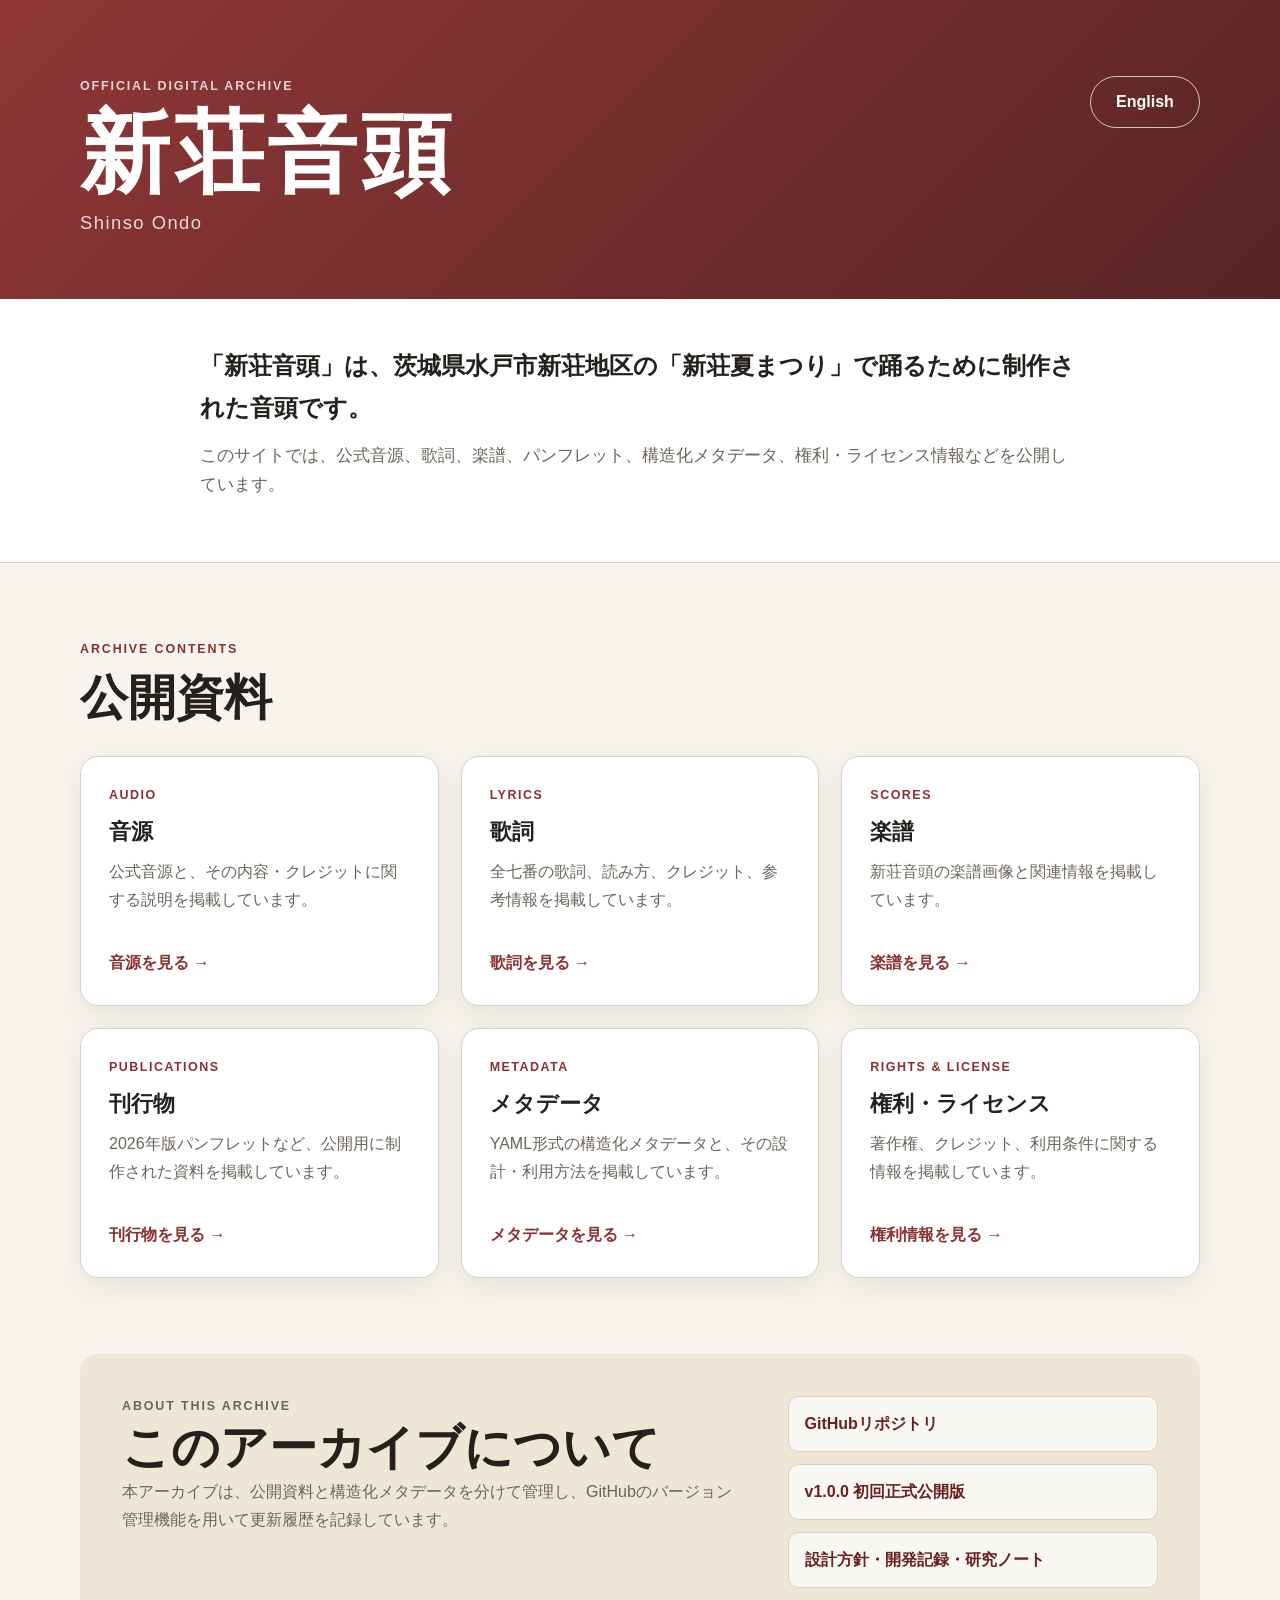
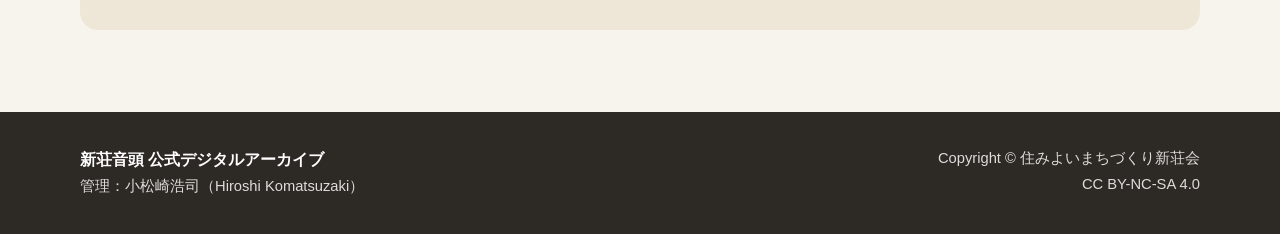
==== index.html @ cccd1b03 "Webページを作成" ====
<!doctype html>
<html lang="ja">
<head>
  <meta charset="utf-8">
  <meta name="viewport" content="width=device-width, initial-scale=1">
  <title>新荘音頭 公式デジタルアーカイブ</title>
  <meta name="description" content="茨城県水戸市新荘地区の新荘音頭に関する音源、歌詞、楽譜、パンフレット、メタデータを公開する公式デジタルアーカイブです。">
  <link rel="stylesheet" href="style.css">
  <link rel="alternate" hreflang="ja" href="index.html">
  <link rel="alternate" hreflang="en" href="index-en.html">
</head>
<body>
  <a class="skip-link" href="#main">本文へ移動</a>
  <header class="site-header">
    <div class="container header-inner">
      <div>
        <p class="eyebrow">Official Digital Archive</p>
        <h1>新荘音頭</h1>
        <p class="subtitle">Shinso Ondo</p>
      </div>
      <a class="language-button" href="index-en.html" lang="en" hreflang="en">English</a>
    </div>
  </header>

  <main id="main">
    <section class="intro">
      <div class="container intro-inner">
        <p class="lead">「新荘音頭」は、茨城県水戸市新荘地区の「新荘夏まつり」で踊るために制作された音頭です。</p>
        <p>このサイトでは、公式音源、歌詞、楽譜、パンフレット、構造化メタデータ、権利・ライセンス情報などを公開しています。</p>
      </div>
    </section>

    <section class="resources" aria-labelledby="resources-title">
      <div class="container">
        <div class="section-heading">
          <p class="eyebrow">Archive Contents</p>
          <h2 id="resources-title">公開資料</h2>
        </div>

        <div class="card-grid">
          <a class="card" href="https://github.com/kojikomatsuzaki/shinso-ondo/tree/main/audio">
            <span class="card-kicker">Audio</span><h3>音源</h3>
            <p>公式音源と、その内容・クレジットに関する説明を掲載しています。</p>
            <span class="card-link">音源を見る →</span>
          </a>
          <a class="card" href="https://github.com/kojikomatsuzaki/shinso-ondo/tree/main/lyrics">
            <span class="card-kicker">Lyrics</span><h3>歌詞</h3>
            <p>全七番の歌詞、読み方、クレジット、参考情報を掲載しています。</p>
            <span class="card-link">歌詞を見る →</span>
          </a>
          <a class="card" href="https://github.com/kojikomatsuzaki/shinso-ondo/tree/main/scores">
            <span class="card-kicker">Scores</span><h3>楽譜</h3>
            <p>新荘音頭の楽譜画像と関連情報を掲載しています。</p>
            <span class="card-link">楽譜を見る →</span>
          </a>
          <a class="card" href="https://github.com/kojikomatsuzaki/shinso-ondo/tree/main/publications">
            <span class="card-kicker">Publications</span><h3>刊行物</h3>
            <p>2026年版パンフレットなど、公開用に制作された資料を掲載しています。</p>
            <span class="card-link">刊行物を見る →</span>
          </a>
          <a class="card" href="https://github.com/kojikomatsuzaki/shinso-ondo/tree/main/metadata">
            <span class="card-kicker">Metadata</span><h3>メタデータ</h3>
            <p>YAML形式の構造化メタデータと、その設計・利用方法を掲載しています。</p>
            <span class="card-link">メタデータを見る →</span>
          </a>
          <a class="card" href="https://github.com/kojikomatsuzaki/shinso-ondo/blob/main/LICENSE">
            <span class="card-kicker">Rights &amp; License</span><h3>権利・ライセンス</h3>
            <p>著作権、クレジット、利用条件に関する情報を掲載しています。</p>
            <span class="card-link">権利情報を見る →</span>
          </a>
        </div>
      </div>
    </section>

    <section class="archive-info" aria-labelledby="archive-title">
      <div class="container archive-panel">
        <div>
          <p class="eyebrow">About This Archive</p>
          <h2 id="archive-title">このアーカイブについて</h2>
          <p>本アーカイブは、公開資料と構造化メタデータを分けて管理し、GitHubのバージョン管理機能を用いて更新履歴を記録しています。</p>
        </div>
        <div class="link-list">
          <a href="https://github.com/kojikomatsuzaki/shinso-ondo">GitHubリポジトリ</a>
          <a href="https://github.com/kojikomatsuzaki/shinso-ondo/releases/tag/v1.0.0">v1.0.0 初回正式公開版</a>
          <a href="https://github.com/kojikomatsuzaki/shinso-ondo/tree/main/development">設計方針・開発記録・研究ノート</a>
        </div>
      </div>
    </section>
  </main>

  <footer class="site-footer">
    <div class="container footer-inner">
      <div><strong>新荘音頭 公式デジタルアーカイブ</strong><p>管理：小松崎浩司（Hiroshi Komatsuzaki）</p></div>
      <div class="footer-meta"><p>Copyright © 住みよいまちづくり新荘会</p><p>CC BY-NC-SA 4.0</p></div>
    </div>
  </footer>
</body>
</html>
---- style.css ----
:root {
  --background: #f7f4ed;
  --surface: #ffffff;
  --surface-soft: #eee7d7;
  --text: #24211d;
  --muted: #6b645a;
  --accent: #8b2f2f;
  --accent-dark: #692020;
  --border: #d9d0c1;
  --shadow: 0 10px 28px rgba(55, 43, 30, 0.08);
  --radius: 18px;
  --content-width: 1120px;
}

*, *::before, *::after { box-sizing: border-box; }
html { scroll-behavior: smooth; }
body {
  margin: 0;
  background: var(--background);
  color: var(--text);
  font-family: -apple-system, BlinkMacSystemFont, "Segoe UI", "Hiragino Sans", "Yu Gothic", "YuGothic", "Noto Sans JP", sans-serif;
  line-height: 1.75;
}
a { color: inherit; }
.container { width: min(calc(100% - 40px), var(--content-width)); margin-inline: auto; }
.skip-link { position: fixed; top: 12px; left: 12px; z-index: 100; padding: 10px 14px; border-radius: 8px; background: var(--text); color: #fff; transform: translateY(-160%); }
.skip-link:focus { transform: translateY(0); }
.site-header { padding: 76px 0 60px; background: linear-gradient(135deg, rgba(139,47,47,.96), rgba(81,28,28,.96)), radial-gradient(circle at top right, rgba(255,255,255,.16), transparent 36%); color: #fff; }
.header-inner { display: flex; align-items: flex-start; justify-content: space-between; gap: 32px; }
.eyebrow { margin: 0 0 8px; color: var(--accent); font-size: .78rem; font-weight: 700; letter-spacing: .15em; text-transform: uppercase; }
.site-header .eyebrow { color: rgba(255,255,255,.78); }
h1, h2, h3, p { margin-top: 0; }
h1 { margin-bottom: 4px; font-family: "Hiragino Mincho ProN", "Yu Mincho", "YuMincho", "Noto Serif JP", serif; font-size: clamp(3rem, 8vw, 5.6rem); font-weight: 600; letter-spacing: .04em; line-height: 1.08; }
.subtitle { margin-bottom: 0; color: rgba(255,255,255,.82); font-size: 1.15rem; letter-spacing: .08em; }
.language-button { display: inline-flex; min-width: 110px; align-items: center; justify-content: center; padding: 11px 18px; border: 1px solid rgba(255,255,255,.72); border-radius: 999px; color: #fff; font-weight: 700; text-decoration: none; transition: background-color .2s ease, color .2s ease, transform .2s ease; }
.language-button:hover, .language-button:focus-visible { background: #fff; color: var(--accent-dark); transform: translateY(-2px); }
.intro { background: var(--surface); border-bottom: 1px solid var(--border); }
.intro-inner { max-width: 880px; padding-top: 46px; padding-bottom: 46px; }
.intro p { color: var(--muted); font-size: 1.04rem; }
.intro .lead { margin-bottom: 12px; color: var(--text); font-size: clamp(1.18rem, 2.4vw, 1.5rem); font-weight: 600; }
.resources { padding: 76px 0; }
.section-heading { margin-bottom: 28px; }
h2 { margin-bottom: 0; font-family: "Hiragino Mincho ProN", "Yu Mincho", "YuMincho", "Noto Serif JP", serif; font-size: clamp(2rem, 4vw, 3rem); font-weight: 600; line-height: 1.25; }
.card-grid { display: grid; grid-template-columns: repeat(3, minmax(0, 1fr)); gap: 22px; }
.card { display: flex; min-height: 250px; flex-direction: column; padding: 28px; border: 1px solid var(--border); border-radius: var(--radius); background: var(--surface); box-shadow: var(--shadow); text-decoration: none; transition: border-color .2s ease, box-shadow .2s ease, transform .2s ease; }
.card:hover, .card:focus-visible { border-color: var(--accent); box-shadow: 0 16px 34px rgba(55,43,30,.13); transform: translateY(-5px); }
.card-kicker { margin-bottom: 10px; color: var(--accent); font-size: .78rem; font-weight: 800; letter-spacing: .12em; text-transform: uppercase; }
.card h3 { margin-bottom: 12px; font-size: 1.35rem; line-height: 1.35; }
.card p { margin-bottom: 24px; color: var(--muted); }
.card-link { margin-top: auto; color: var(--accent); font-weight: 700; }
.archive-info { padding: 0 0 82px; }
.archive-panel { display: grid; grid-template-columns: 1.25fr .75fr; gap: 48px; padding: 42px; border-radius: var(--radius); background: var(--surface-soft); }
.archive-panel p { margin-bottom: 0; color: var(--muted); }
.link-list { display: flex; flex-direction: column; gap: 12px; justify-content: center; }
.link-list a { display: block; padding: 13px 16px; border: 1px solid rgba(139,47,47,.22); border-radius: 10px; background: rgba(255,255,255,.65); color: var(--accent-dark); font-weight: 700; text-decoration: none; }
.link-list a:hover, .link-list a:focus-visible { border-color: var(--accent); background: #fff; }
.site-footer { padding: 34px 0; background: #2d2924; color: rgba(255,255,255,.84); }
.footer-inner { display: flex; justify-content: space-between; gap: 30px; }
.site-footer strong { color: #fff; }
.site-footer p { margin-bottom: 0; font-size: .92rem; }
.footer-meta { text-align: right; }
a:focus-visible { outline: 3px solid #f3bd63; outline-offset: 4px; }
@media (max-width: 900px) { .card-grid { grid-template-columns: repeat(2, minmax(0, 1fr)); } .archive-panel { grid-template-columns: 1fr; gap: 28px; } }
@media (max-width: 620px) { .container { width: min(calc(100% - 28px), var(--content-width)); } .site-header { padding: 48px 0 42px; } .header-inner { flex-direction: column; gap: 24px; } .language-button { min-width: 0; } .resources { padding: 56px 0; } .card-grid { grid-template-columns: 1fr; } .card { min-height: 0; } .archive-panel { padding: 28px; } .footer-inner { flex-direction: column; } .footer-meta { text-align: left; } }
@media (prefers-reduced-motion: reduce) { html { scroll-behavior: auto; } *, *::before, *::after { transition: none !important; } }
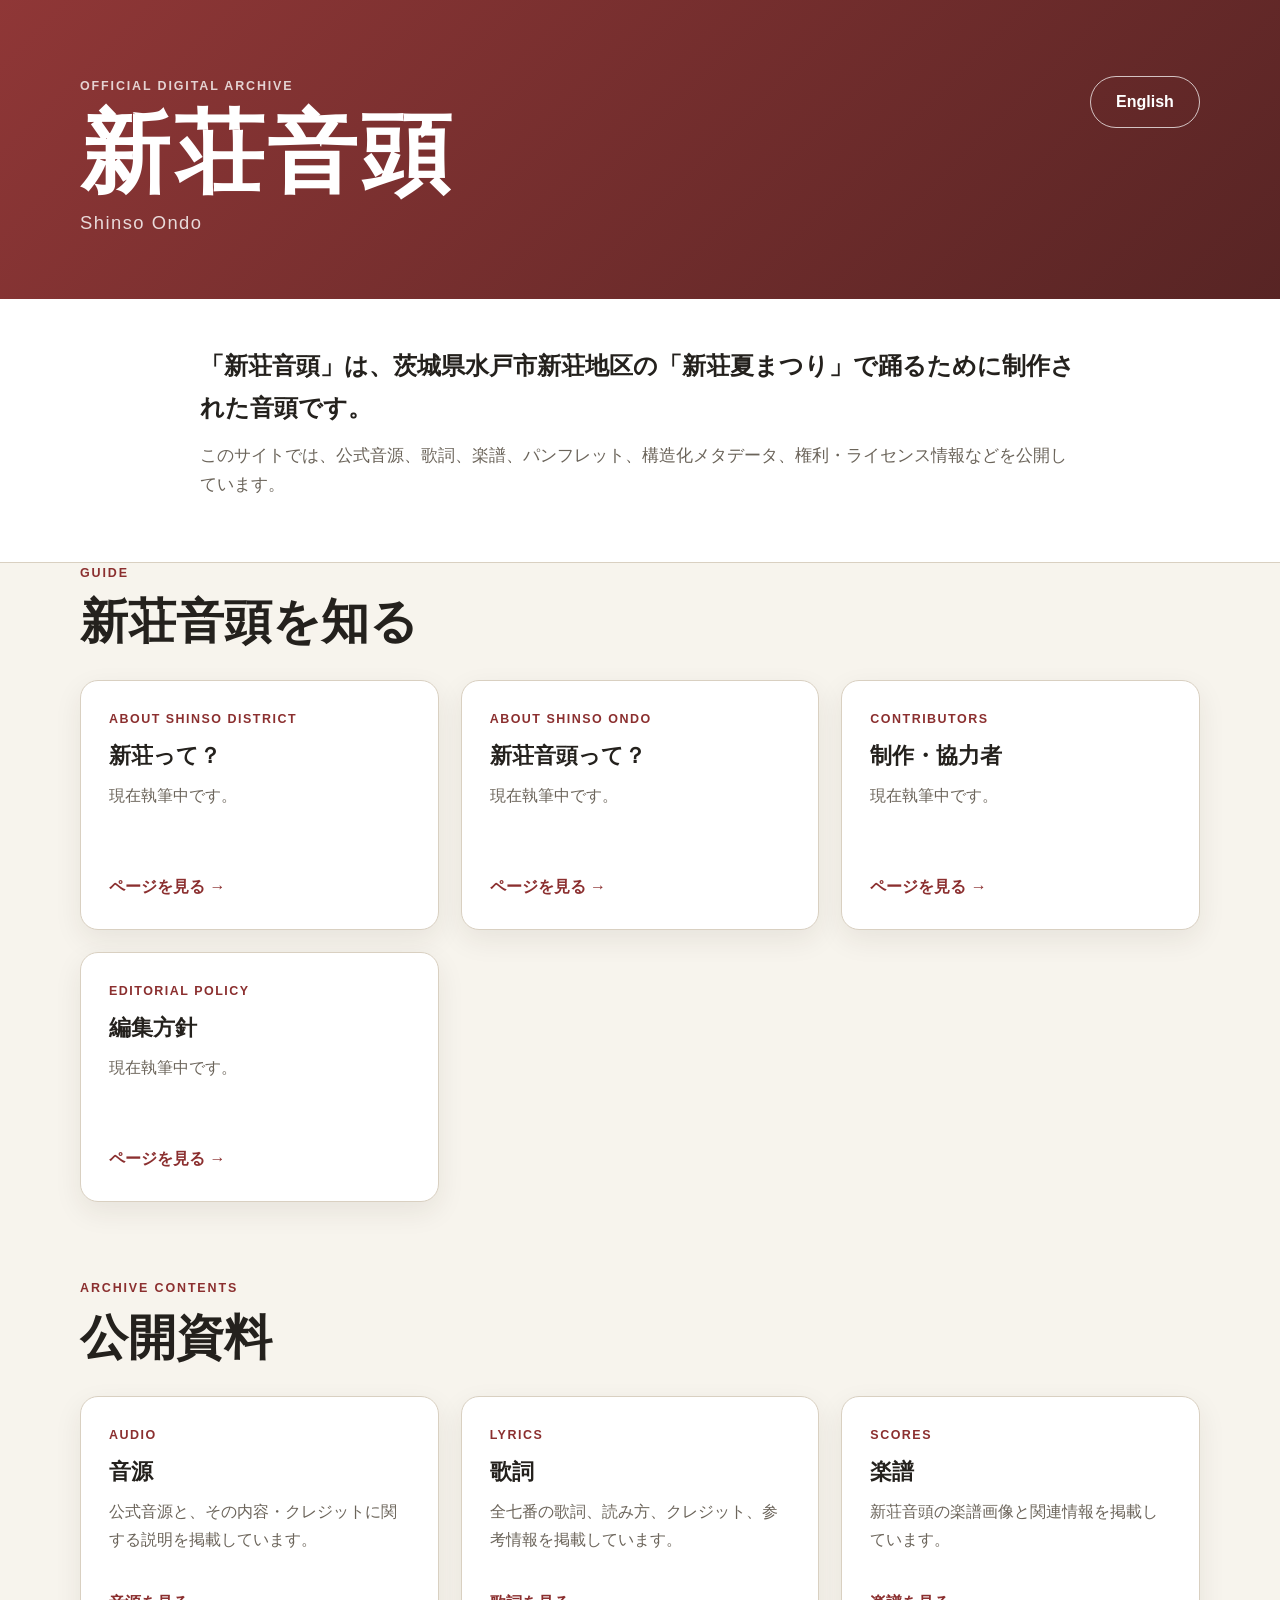
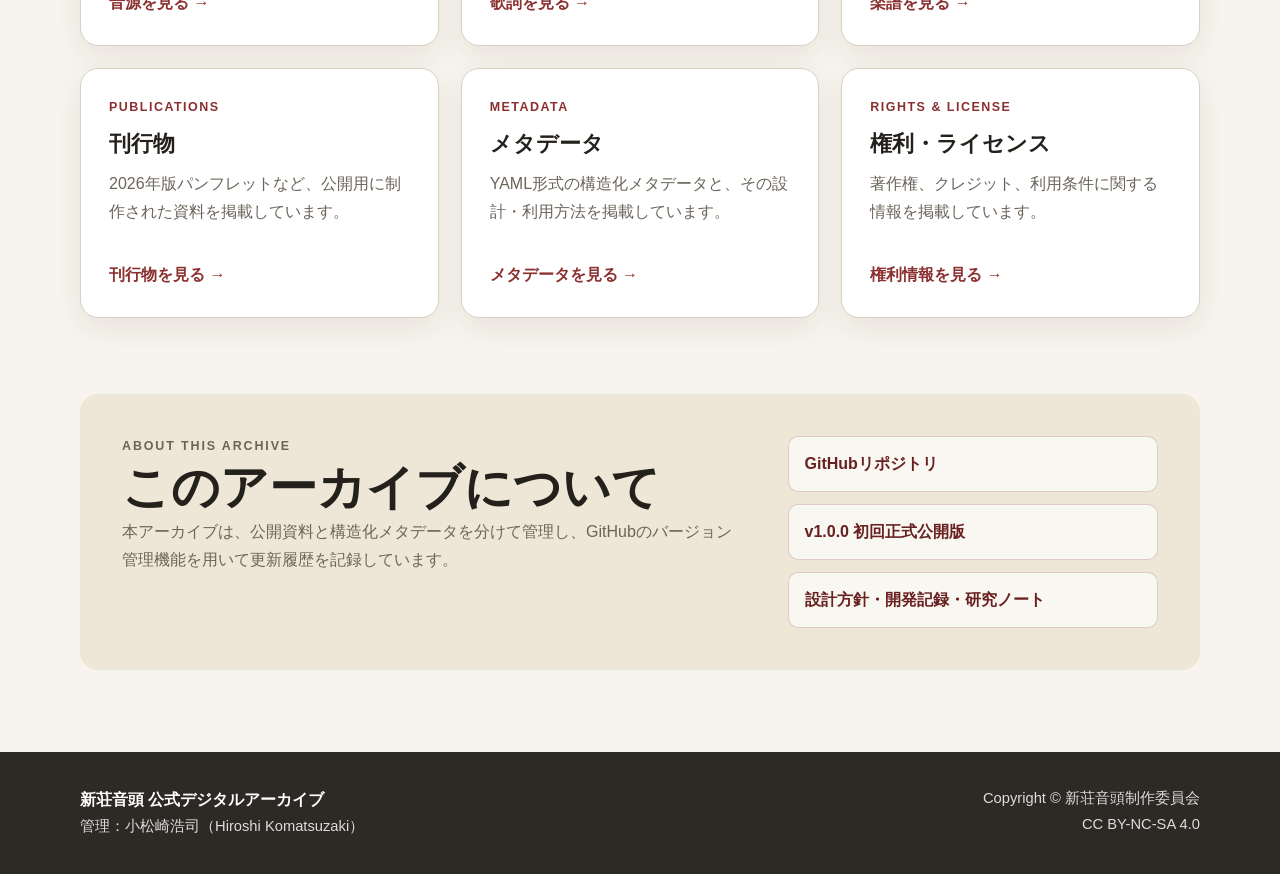
==== commit c4a4f921: "Refactor HTML structure and improve readability" ====
--- a/index.html
+++ b/index.html
@@ -9,8 +9,11 @@
   <link rel="alternate" hreflang="ja" href="index.html">
   <link rel="alternate" hreflang="en" href="index-en.html">
 </head>
+
 <body>
+
   <a class="skip-link" href="#main">本文へ移動</a>
+
   <header class="site-header">
     <div class="container header-inner">
       <div>
@@ -18,81 +21,206 @@
         <h1>新荘音頭</h1>
         <p class="subtitle">Shinso Ondo</p>
       </div>
-      <a class="language-button" href="index-en.html" lang="en" hreflang="en">English</a>
+
+      <a
+        class="language-button"
+        href="index-en.html"
+        lang="en"
+        hreflang="en"
+      >
+        English
+      </a>
     </div>
   </header>
 
   <main id="main">
+
     <section class="intro">
       <div class="container intro-inner">
-        <p class="lead">「新荘音頭」は、茨城県水戸市新荘地区の「新荘夏まつり」で踊るために制作された音頭です。</p>
-        <p>このサイトでは、公式音源、歌詞、楽譜、パンフレット、構造化メタデータ、権利・ライセンス情報などを公開しています。</p>
+        <p class="lead">
+          「新荘音頭」は、茨城県水戸市新荘地区の「新荘夏まつり」で踊るために制作された音頭です。
+        </p>
+
+        <p>
+          このサイトでは、公式音源、歌詞、楽譜、パンフレット、構造化メタデータ、権利・ライセンス情報などを公開しています。
+        </p>
+      </div>
+    </section>
+
+    <section class="guide" aria-labelledby="guide-title">
+      <div class="container">
+
+        <div class="section-heading">
+          <p class="eyebrow">Guide</p>
+          <h2 id="guide-title">新荘音頭を知る</h2>
+        </div>
+
+        <div class="card-grid">
+
+          <a class="card" href="about-shinso/">
+            <span class="card-kicker">About Shinso District</span>
+            <h3>新荘って？</h3>
+            <p>現在執筆中です。</p>
+            <span class="card-link">ページを見る →</span>
+          </a>
+
+          <a class="card" href="about-ondo/">
+            <span class="card-kicker">About Shinso Ondo</span>
+            <h3>新荘音頭って？</h3>
+            <p>現在執筆中です。</p>
+            <span class="card-link">ページを見る →</span>
+          </a>
+
+          <a class="card" href="contributors/">
+            <span class="card-kicker">Contributors</span>
+            <h3>制作・協力者</h3>
+            <p>現在執筆中です。</p>
+            <span class="card-link">ページを見る →</span>
+          </a>
+
+          <a class="card" href="editorial-policy/">
+            <span class="card-kicker">Editorial Policy</span>
+            <h3>編集方針</h3>
+            <p>現在執筆中です。</p>
+            <span class="card-link">ページを見る →</span>
+          </a>
+
+        </div>
       </div>
     </section>
 
     <section class="resources" aria-labelledby="resources-title">
       <div class="container">
+
         <div class="section-heading">
           <p class="eyebrow">Archive Contents</p>
           <h2 id="resources-title">公開資料</h2>
         </div>
 
         <div class="card-grid">
-          <a class="card" href="https://github.com/kojikomatsuzaki/shinso-ondo/tree/main/audio">
-            <span class="card-kicker">Audio</span><h3>音源</h3>
-            <p>公式音源と、その内容・クレジットに関する説明を掲載しています。</p>
+
+          <a
+            class="card"
+            href="https://github.com/kojikomatsuzaki/shinso-ondo/tree/main/audio"
+          >
+            <span class="card-kicker">Audio</span>
+            <h3>音源</h3>
+            <p>
+              公式音源と、その内容・クレジットに関する説明を掲載しています。
+            </p>
             <span class="card-link">音源を見る →</span>
           </a>
-          <a class="card" href="https://github.com/kojikomatsuzaki/shinso-ondo/tree/main/lyrics">
-            <span class="card-kicker">Lyrics</span><h3>歌詞</h3>
-            <p>全七番の歌詞、読み方、クレジット、参考情報を掲載しています。</p>
+
+          <a
+            class="card"
+            href="https://github.com/kojikomatsuzaki/shinso-ondo/tree/main/lyrics"
+          >
+            <span class="card-kicker">Lyrics</span>
+            <h3>歌詞</h3>
+            <p>
+              全七番の歌詞、読み方、クレジット、参考情報を掲載しています。
+            </p>
             <span class="card-link">歌詞を見る →</span>
           </a>
-          <a class="card" href="https://github.com/kojikomatsuzaki/shinso-ondo/tree/main/scores">
-            <span class="card-kicker">Scores</span><h3>楽譜</h3>
-            <p>新荘音頭の楽譜画像と関連情報を掲載しています。</p>
+
+          <a
+            class="card"
+            href="https://github.com/kojikomatsuzaki/shinso-ondo/tree/main/scores"
+          >
+            <span class="card-kicker">Scores</span>
+            <h3>楽譜</h3>
+            <p>
+              新荘音頭の楽譜画像と関連情報を掲載しています。
+            </p>
             <span class="card-link">楽譜を見る →</span>
           </a>
-          <a class="card" href="https://github.com/kojikomatsuzaki/shinso-ondo/tree/main/publications">
-            <span class="card-kicker">Publications</span><h3>刊行物</h3>
-            <p>2026年版パンフレットなど、公開用に制作された資料を掲載しています。</p>
+
+          <a
+            class="card"
+            href="https://github.com/kojikomatsuzaki/shinso-ondo/tree/main/publications"
+          >
+            <span class="card-kicker">Publications</span>
+            <h3>刊行物</h3>
+            <p>
+              2026年版パンフレットなど、公開用に制作された資料を掲載しています。
+            </p>
             <span class="card-link">刊行物を見る →</span>
           </a>
-          <a class="card" href="https://github.com/kojikomatsuzaki/shinso-ondo/tree/main/metadata">
-            <span class="card-kicker">Metadata</span><h3>メタデータ</h3>
-            <p>YAML形式の構造化メタデータと、その設計・利用方法を掲載しています。</p>
+
+          <a
+            class="card"
+            href="https://github.com/kojikomatsuzaki/shinso-ondo/tree/main/metadata"
+          >
+            <span class="card-kicker">Metadata</span>
+            <h3>メタデータ</h3>
+            <p>
+              YAML形式の構造化メタデータと、その設計・利用方法を掲載しています。
+            </p>
             <span class="card-link">メタデータを見る →</span>
           </a>
-          <a class="card" href="https://github.com/kojikomatsuzaki/shinso-ondo/blob/main/LICENSE">
-            <span class="card-kicker">Rights &amp; License</span><h3>権利・ライセンス</h3>
-            <p>著作権、クレジット、利用条件に関する情報を掲載しています。</p>
+
+          <a
+            class="card"
+            href="https://github.com/kojikomatsuzaki/shinso-ondo/blob/main/LICENSE"
+          >
+            <span class="card-kicker">Rights &amp; License</span>
+            <h3>権利・ライセンス</h3>
+            <p>
+              著作権、クレジット、利用条件に関する情報を掲載しています。
+            </p>
             <span class="card-link">権利情報を見る →</span>
           </a>
+
         </div>
       </div>
     </section>
 
     <section class="archive-info" aria-labelledby="archive-title">
       <div class="container archive-panel">
+
         <div>
           <p class="eyebrow">About This Archive</p>
           <h2 id="archive-title">このアーカイブについて</h2>
-          <p>本アーカイブは、公開資料と構造化メタデータを分けて管理し、GitHubのバージョン管理機能を用いて更新履歴を記録しています。</p>
-        </div>
+
+          <p>
+            本アーカイブは、公開資料と構造化メタデータを分けて管理し、GitHubのバージョン管理機能を用いて更新履歴を記録しています。
+          </p>
+        </div>
+
         <div class="link-list">
-          <a href="https://github.com/kojikomatsuzaki/shinso-ondo">GitHubリポジトリ</a>
-          <a href="https://github.com/kojikomatsuzaki/shinso-ondo/releases/tag/v1.0.0">v1.0.0 初回正式公開版</a>
-          <a href="https://github.com/kojikomatsuzaki/shinso-ondo/tree/main/development">設計方針・開発記録・研究ノート</a>
-        </div>
-      </div>
-    </section>
+          <a href="https://github.com/kojikomatsuzaki/shinso-ondo">
+            GitHubリポジトリ
+          </a>
+
+          <a href="https://github.com/kojikomatsuzaki/shinso-ondo/releases/tag/v1.0.0">
+            v1.0.0 初回正式公開版
+          </a>
+
+          <a href="https://github.com/kojikomatsuzaki/shinso-ondo/tree/main/development">
+            設計方針・開発記録・研究ノート
+          </a>
+        </div>
+
+      </div>
+    </section>
+
   </main>
 
   <footer class="site-footer">
     <div class="container footer-inner">
-      <div><strong>新荘音頭 公式デジタルアーカイブ</strong><p>管理：小松崎浩司（Hiroshi Komatsuzaki）</p></div>
-      <div class="footer-meta"><p>Copyright © 住みよいまちづくり新荘会</p><p>CC BY-NC-SA 4.0</p></div>
+
+      <div>
+        <strong>新荘音頭 公式デジタルアーカイブ</strong>
+        <p>管理：小松崎浩司（Hiroshi Komatsuzaki）</p>
+      </div>
+
+      <div class="footer-meta">
+        <p>Copyright © 新荘音頭制作委員会</p>
+        <p>CC BY-NC-SA 4.0</p>
+      </div>
+
     </div>
   </footer>
+
 </body>
 </html>
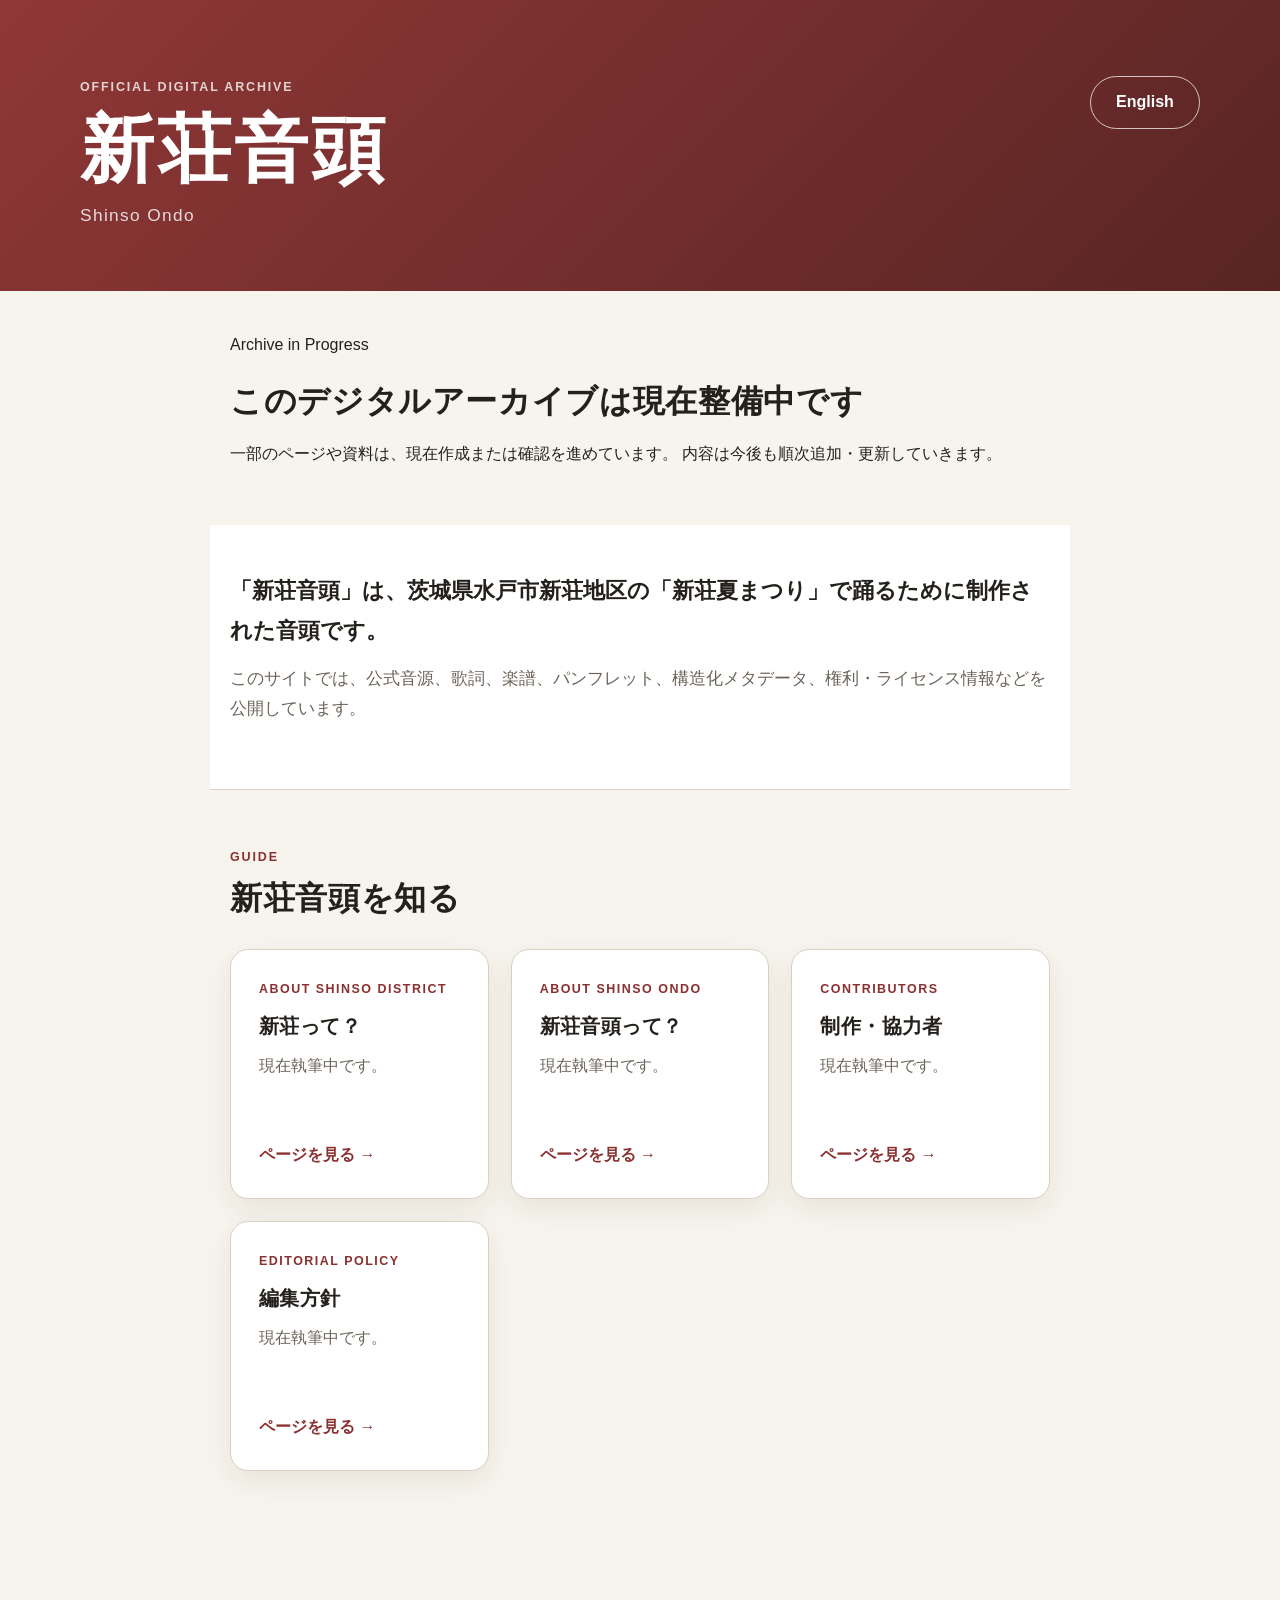
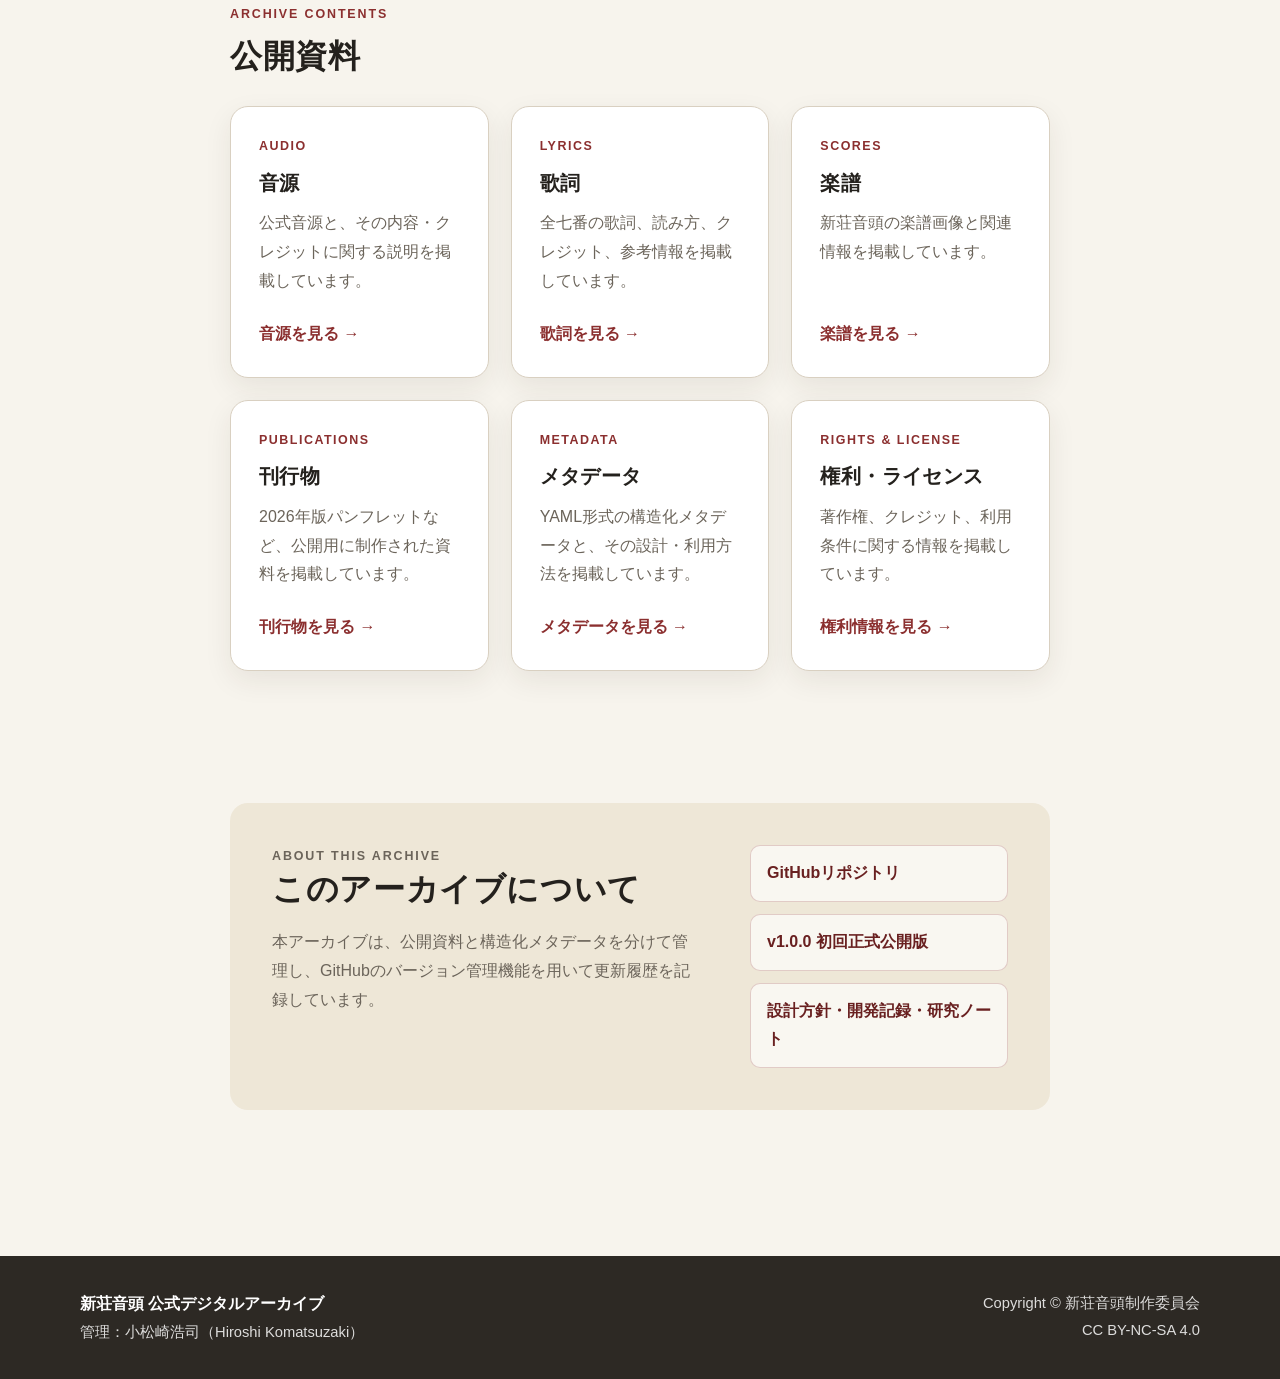
==== commit 3450cc76: "Enhance index.html with development notice and updates Added a development notice section and update" ====
--- a/index.html
+++ b/index.html
@@ -10,24 +10,19 @@
   <link rel="alternate" hreflang="en" href="index-en.html">
 </head>
 
-<body>
+<body class="top-page">
 
   <a class="skip-link" href="#main">本文へ移動</a>
 
   <header class="site-header">
     <div class="container header-inner">
-      <div>
+      <div class="site-title-block">
         <p class="eyebrow">Official Digital Archive</p>
         <h1>新荘音頭</h1>
         <p class="subtitle">Shinso Ondo</p>
       </div>
 
-      <a
-        class="language-button"
-        href="index-en.html"
-        lang="en"
-        hreflang="en"
-      >
+      <a class="language-button" href="index-en.html" lang="en" hreflang="en">
         English
       </a>
     </div>
@@ -35,12 +30,27 @@
 
   <main id="main">
 
+    <section class="development-notice" aria-labelledby="development-notice-title">
+      <div class="container">
+        <div class="development-notice-panel">
+          <p class="development-notice-label">Archive in Progress</p>
+
+          <div>
+            <h2 id="development-notice-title">このデジタルアーカイブは現在整備中です</h2>
+            <p>
+              一部のページや資料は、現在作成または確認を進めています。
+              内容は今後も順次追加・更新していきます。
+            </p>
+          </div>
+        </div>
+      </div>
+    </section>
+
     <section class="intro">
       <div class="container intro-inner">
         <p class="lead">
           「新荘音頭」は、茨城県水戸市新荘地区の「新荘夏まつり」で踊るために制作された音頭です。
         </p>
-
         <p>
           このサイトでは、公式音源、歌詞、楽譜、パンフレット、構造化メタデータ、権利・ライセンス情報などを公開しています。
         </p>
@@ -49,14 +59,12 @@
 
     <section class="guide" aria-labelledby="guide-title">
       <div class="container">
-
         <div class="section-heading">
           <p class="eyebrow">Guide</p>
           <h2 id="guide-title">新荘音頭を知る</h2>
         </div>
 
-        <div class="card-grid">
-
+        <div class="card-grid guide-grid">
           <a class="card" href="about-shinso/">
             <span class="card-kicker">About Shinso District</span>
             <h3>新荘って？</h3>
@@ -84,123 +92,78 @@
             <p>現在執筆中です。</p>
             <span class="card-link">ページを見る →</span>
           </a>
-
         </div>
       </div>
     </section>
 
     <section class="resources" aria-labelledby="resources-title">
       <div class="container">
-
         <div class="section-heading">
           <p class="eyebrow">Archive Contents</p>
           <h2 id="resources-title">公開資料</h2>
         </div>
 
         <div class="card-grid">
-
-          <a
-            class="card"
-            href="https://github.com/kojikomatsuzaki/shinso-ondo/tree/main/audio"
-          >
+          <a class="card" href="https://github.com/kojikomatsuzaki/shinso-ondo/tree/main/audio">
             <span class="card-kicker">Audio</span>
             <h3>音源</h3>
-            <p>
-              公式音源と、その内容・クレジットに関する説明を掲載しています。
-            </p>
+            <p>公式音源と、その内容・クレジットに関する説明を掲載しています。</p>
             <span class="card-link">音源を見る →</span>
           </a>
 
-          <a
-            class="card"
-            href="https://github.com/kojikomatsuzaki/shinso-ondo/tree/main/lyrics"
-          >
+          <a class="card" href="https://github.com/kojikomatsuzaki/shinso-ondo/tree/main/lyrics">
             <span class="card-kicker">Lyrics</span>
             <h3>歌詞</h3>
-            <p>
-              全七番の歌詞、読み方、クレジット、参考情報を掲載しています。
-            </p>
+            <p>全七番の歌詞、読み方、クレジット、参考情報を掲載しています。</p>
             <span class="card-link">歌詞を見る →</span>
           </a>
 
-          <a
-            class="card"
-            href="https://github.com/kojikomatsuzaki/shinso-ondo/tree/main/scores"
-          >
+          <a class="card" href="https://github.com/kojikomatsuzaki/shinso-ondo/tree/main/scores">
             <span class="card-kicker">Scores</span>
             <h3>楽譜</h3>
-            <p>
-              新荘音頭の楽譜画像と関連情報を掲載しています。
-            </p>
+            <p>新荘音頭の楽譜画像と関連情報を掲載しています。</p>
             <span class="card-link">楽譜を見る →</span>
           </a>
 
-          <a
-            class="card"
-            href="https://github.com/kojikomatsuzaki/shinso-ondo/tree/main/publications"
-          >
+          <a class="card" href="https://github.com/kojikomatsuzaki/shinso-ondo/tree/main/publications">
             <span class="card-kicker">Publications</span>
             <h3>刊行物</h3>
-            <p>
-              2026年版パンフレットなど、公開用に制作された資料を掲載しています。
-            </p>
+            <p>2026年版パンフレットなど、公開用に制作された資料を掲載しています。</p>
             <span class="card-link">刊行物を見る →</span>
           </a>
 
-          <a
-            class="card"
-            href="https://github.com/kojikomatsuzaki/shinso-ondo/tree/main/metadata"
-          >
+          <a class="card" href="https://github.com/kojikomatsuzaki/shinso-ondo/tree/main/metadata">
             <span class="card-kicker">Metadata</span>
             <h3>メタデータ</h3>
-            <p>
-              YAML形式の構造化メタデータと、その設計・利用方法を掲載しています。
-            </p>
+            <p>YAML形式の構造化メタデータと、その設計・利用方法を掲載しています。</p>
             <span class="card-link">メタデータを見る →</span>
           </a>
 
-          <a
-            class="card"
-            href="https://github.com/kojikomatsuzaki/shinso-ondo/blob/main/LICENSE"
-          >
+          <a class="card" href="https://github.com/kojikomatsuzaki/shinso-ondo/blob/main/LICENSE">
             <span class="card-kicker">Rights &amp; License</span>
             <h3>権利・ライセンス</h3>
-            <p>
-              著作権、クレジット、利用条件に関する情報を掲載しています。
-            </p>
+            <p>著作権、クレジット、利用条件に関する情報を掲載しています。</p>
             <span class="card-link">権利情報を見る →</span>
           </a>
-
         </div>
       </div>
     </section>
 
     <section class="archive-info" aria-labelledby="archive-title">
       <div class="container archive-panel">
-
         <div>
           <p class="eyebrow">About This Archive</p>
           <h2 id="archive-title">このアーカイブについて</h2>
-
           <p>
             本アーカイブは、公開資料と構造化メタデータを分けて管理し、GitHubのバージョン管理機能を用いて更新履歴を記録しています。
           </p>
         </div>
 
         <div class="link-list">
-          <a href="https://github.com/kojikomatsuzaki/shinso-ondo">
-            GitHubリポジトリ
-          </a>
-
-          <a href="https://github.com/kojikomatsuzaki/shinso-ondo/releases/tag/v1.0.0">
-            v1.0.0 初回正式公開版
-          </a>
-
-          <a href="https://github.com/kojikomatsuzaki/shinso-ondo/tree/main/development">
-            設計方針・開発記録・研究ノート
-          </a>
+          <a href="https://github.com/kojikomatsuzaki/shinso-ondo">GitHubリポジトリ</a>
+          <a href="https://github.com/kojikomatsuzaki/shinso-ondo/releases/tag/v1.0.0">v1.0.0 初回正式公開版</a>
+          <a href="https://github.com/kojikomatsuzaki/shinso-ondo/tree/main/development">設計方針・開発記録・研究ノート</a>
         </div>
-
       </div>
     </section>
 
@@ -208,7 +171,6 @@
 
   <footer class="site-footer">
     <div class="container footer-inner">
-
       <div>
         <strong>新荘音頭 公式デジタルアーカイブ</strong>
         <p>管理：小松崎浩司（Hiroshi Komatsuzaki）</p>
@@ -218,7 +180,6 @@
         <p>Copyright © 新荘音頭制作委員会</p>
         <p>CC BY-NC-SA 4.0</p>
       </div>
-
     </div>
   </footer>
 
--- a/style.css
+++ b/style.css
@@ -1,65 +1,870 @@
+/* ==========================================
+   新荘音頭デジタルアーカイブ
+   Common Style Sheet
+========================================== */
+
+
+/* ==========================================
+   Design tokens
+========================================== */
+
 :root {
-  --background: #f7f4ed;
-  --surface: #ffffff;
-  --surface-soft: #eee7d7;
-  --text: #24211d;
-  --muted: #6b645a;
-  --accent: #8b2f2f;
-  --accent-dark: #692020;
-  --border: #d9d0c1;
-  --shadow: 0 10px 28px rgba(55, 43, 30, 0.08);
-  --radius: 18px;
-  --content-width: 1120px;
-}
-
-*, *::before, *::after { box-sizing: border-box; }
-html { scroll-behavior: smooth; }
+    --background: #f7f4ed;
+    --surface: #ffffff;
+    --surface-soft: #eee7d7;
+
+    --text: #24211d;
+    --muted: #6b645a;
+
+    --accent: #8b2f2f;
+    --accent-dark: #692020;
+
+    --border: #d9d0c1;
+
+    --shadow:
+        0 10px 28px rgba(55, 43, 30, 0.08);
+
+    --radius: 18px;
+
+    --content-width: 1120px;
+    --reading-width: 860px;
+
+    --font-sans:
+        -apple-system,
+        BlinkMacSystemFont,
+        "Segoe UI",
+        "Hiragino Sans",
+        "Hiragino Kaku Gothic ProN",
+        "Yu Gothic",
+        "YuGothic",
+        "Meiryo",
+        "Noto Sans JP",
+        sans-serif;
+}
+
+
+/* ==========================================
+   Reset and base
+========================================== */
+
+*,
+*::before,
+*::after {
+    box-sizing: border-box;
+}
+
+html {
+    scroll-behavior: smooth;
+}
+
 body {
-  margin: 0;
-  background: var(--background);
-  color: var(--text);
-  font-family: -apple-system, BlinkMacSystemFont, "Segoe UI", "Hiragino Sans", "Yu Gothic", "YuGothic", "Noto Sans JP", sans-serif;
-  line-height: 1.75;
-}
-a { color: inherit; }
-.container { width: min(calc(100% - 40px), var(--content-width)); margin-inline: auto; }
-.skip-link { position: fixed; top: 12px; left: 12px; z-index: 100; padding: 10px 14px; border-radius: 8px; background: var(--text); color: #fff; transform: translateY(-160%); }
-.skip-link:focus { transform: translateY(0); }
-.site-header { padding: 76px 0 60px; background: linear-gradient(135deg, rgba(139,47,47,.96), rgba(81,28,28,.96)), radial-gradient(circle at top right, rgba(255,255,255,.16), transparent 36%); color: #fff; }
-.header-inner { display: flex; align-items: flex-start; justify-content: space-between; gap: 32px; }
-.eyebrow { margin: 0 0 8px; color: var(--accent); font-size: .78rem; font-weight: 700; letter-spacing: .15em; text-transform: uppercase; }
-.site-header .eyebrow { color: rgba(255,255,255,.78); }
-h1, h2, h3, p { margin-top: 0; }
-h1 { margin-bottom: 4px; font-family: "Hiragino Mincho ProN", "Yu Mincho", "YuMincho", "Noto Serif JP", serif; font-size: clamp(3rem, 8vw, 5.6rem); font-weight: 600; letter-spacing: .04em; line-height: 1.08; }
-.subtitle { margin-bottom: 0; color: rgba(255,255,255,.82); font-size: 1.15rem; letter-spacing: .08em; }
-.language-button { display: inline-flex; min-width: 110px; align-items: center; justify-content: center; padding: 11px 18px; border: 1px solid rgba(255,255,255,.72); border-radius: 999px; color: #fff; font-weight: 700; text-decoration: none; transition: background-color .2s ease, color .2s ease, transform .2s ease; }
-.language-button:hover, .language-button:focus-visible { background: #fff; color: var(--accent-dark); transform: translateY(-2px); }
-.intro { background: var(--surface); border-bottom: 1px solid var(--border); }
-.intro-inner { max-width: 880px; padding-top: 46px; padding-bottom: 46px; }
-.intro p { color: var(--muted); font-size: 1.04rem; }
-.intro .lead { margin-bottom: 12px; color: var(--text); font-size: clamp(1.18rem, 2.4vw, 1.5rem); font-weight: 600; }
-.resources { padding: 76px 0; }
-.section-heading { margin-bottom: 28px; }
-h2 { margin-bottom: 0; font-family: "Hiragino Mincho ProN", "Yu Mincho", "YuMincho", "Noto Serif JP", serif; font-size: clamp(2rem, 4vw, 3rem); font-weight: 600; line-height: 1.25; }
-.card-grid { display: grid; grid-template-columns: repeat(3, minmax(0, 1fr)); gap: 22px; }
-.card { display: flex; min-height: 250px; flex-direction: column; padding: 28px; border: 1px solid var(--border); border-radius: var(--radius); background: var(--surface); box-shadow: var(--shadow); text-decoration: none; transition: border-color .2s ease, box-shadow .2s ease, transform .2s ease; }
-.card:hover, .card:focus-visible { border-color: var(--accent); box-shadow: 0 16px 34px rgba(55,43,30,.13); transform: translateY(-5px); }
-.card-kicker { margin-bottom: 10px; color: var(--accent); font-size: .78rem; font-weight: 800; letter-spacing: .12em; text-transform: uppercase; }
-.card h3 { margin-bottom: 12px; font-size: 1.35rem; line-height: 1.35; }
-.card p { margin-bottom: 24px; color: var(--muted); }
-.card-link { margin-top: auto; color: var(--accent); font-weight: 700; }
-.archive-info { padding: 0 0 82px; }
-.archive-panel { display: grid; grid-template-columns: 1.25fr .75fr; gap: 48px; padding: 42px; border-radius: var(--radius); background: var(--surface-soft); }
-.archive-panel p { margin-bottom: 0; color: var(--muted); }
-.link-list { display: flex; flex-direction: column; gap: 12px; justify-content: center; }
-.link-list a { display: block; padding: 13px 16px; border: 1px solid rgba(139,47,47,.22); border-radius: 10px; background: rgba(255,255,255,.65); color: var(--accent-dark); font-weight: 700; text-decoration: none; }
-.link-list a:hover, .link-list a:focus-visible { border-color: var(--accent); background: #fff; }
-.site-footer { padding: 34px 0; background: #2d2924; color: rgba(255,255,255,.84); }
-.footer-inner { display: flex; justify-content: space-between; gap: 30px; }
-.site-footer strong { color: #fff; }
-.site-footer p { margin-bottom: 0; font-size: .92rem; }
-.footer-meta { text-align: right; }
-a:focus-visible { outline: 3px solid #f3bd63; outline-offset: 4px; }
-@media (max-width: 900px) { .card-grid { grid-template-columns: repeat(2, minmax(0, 1fr)); } .archive-panel { grid-template-columns: 1fr; gap: 28px; } }
-@media (max-width: 620px) { .container { width: min(calc(100% - 28px), var(--content-width)); } .site-header { padding: 48px 0 42px; } .header-inner { flex-direction: column; gap: 24px; } .language-button { min-width: 0; } .resources { padding: 56px 0; } .card-grid { grid-template-columns: 1fr; } .card { min-height: 0; } .archive-panel { padding: 28px; } .footer-inner { flex-direction: column; } .footer-meta { text-align: left; } }
-@media (prefers-reduced-motion: reduce) { html { scroll-behavior: auto; } *, *::before, *::after { transition: none !important; } }
+    margin: 0;
+    background: var(--background);
+    color: var(--text);
+    font-family: var(--font-sans);
+    font-size: 1rem;
+    line-height: 1.8;
+    overflow-wrap: break-word;
+}
+
+img,
+svg,
+video,
+audio {
+    max-width: 100%;
+}
+
+img {
+    height: auto;
+}
+
+button,
+input,
+select,
+textarea {
+    font: inherit;
+}
+
+[hidden] {
+    display: none !important;
+}
+
+
+/* ==========================================
+   General typography
+========================================== */
+
+h1,
+h2,
+h3,
+h4,
+p,
+ul,
+ol,
+dl,
+blockquote {
+    margin-top: 0;
+}
+
+h1,
+h2,
+h3,
+h4 {
+    font-family: var(--font-sans);
+    font-weight: 700;
+    letter-spacing: 0.02em;
+    line-height: 1.4;
+}
+
+h1 {
+    margin-bottom: 0.4rem;
+    font-size: clamp(2rem, 4vw, 3rem);
+}
+
+h2 {
+    margin-bottom: 1rem;
+    font-size: clamp(1.45rem, 2.7vw, 2rem);
+}
+
+h3 {
+    margin-bottom: 0.45rem;
+    font-size: clamp(1.1rem, 2vw, 1.3rem);
+}
+
+h4 {
+    margin-bottom: 0.4rem;
+    font-size: 1rem;
+}
+
+p {
+    margin-bottom: 1.2rem;
+}
+
+ul,
+ol {
+    margin-bottom: 1.4rem;
+    padding-left: 1.5rem;
+}
+
+li + li {
+    margin-top: 0.35rem;
+}
+
+strong {
+    font-weight: 700;
+}
+
+small {
+    font-size: 0.88rem;
+}
+
+code {
+    padding: 0.12em 0.35em;
+    border-radius: 4px;
+    background: rgba(107, 100, 90, 0.1);
+    font-family:
+        "SFMono-Regular",
+        Consolas,
+        "Liberation Mono",
+        Menlo,
+        monospace;
+    font-size: 0.92em;
+}
+
+blockquote {
+    margin-right: 0;
+    margin-left: 0;
+    padding: 1rem 1.25rem;
+    border-left: 4px solid var(--accent);
+    background: var(--surface-soft);
+}
+
+
+/* ==========================================
+   Links
+========================================== */
+
+a {
+    color: var(--accent-dark);
+    text-decoration-thickness: 0.08em;
+    text-underline-offset: 0.18em;
+}
+
+a:hover {
+    color: var(--accent);
+}
+
+a:focus-visible {
+    outline: 3px solid #f3bd63;
+    outline-offset: 4px;
+}
+
+
+/* ==========================================
+   Shared layout
+========================================== */
+
+.container {
+    width: min(
+        calc(100% - 40px),
+        var(--content-width)
+    );
+    margin-inline: auto;
+}
+
+.skip-link {
+    position: fixed;
+    top: 12px;
+    left: 12px;
+    z-index: 100;
+
+    padding: 10px 14px;
+
+    border-radius: 8px;
+    background: var(--text);
+    color: #ffffff;
+
+    transform: translateY(-160%);
+}
+
+.skip-link:focus {
+    transform: translateY(0);
+}
+
+
+/* ==========================================
+   Simple subpage layout
+
+   contributors/index.html
+   editorial-policy/index.html
+   about-ondo/index.html
+   about-shinso/index.html
+========================================== */
+
+body > header:not(.site-header) {
+    width: min(
+        calc(100% - 40px),
+        var(--reading-width)
+    );
+
+    margin-inline: auto;
+    padding-top: 3.5rem;
+    padding-bottom: 1.8rem;
+
+    border-bottom: 1px solid var(--border);
+}
+
+body > header:not(.site-header) h1 {
+    margin-bottom: 0.25rem;
+}
+
+body > header:not(.site-header) p {
+    margin-bottom: 0;
+    color: var(--muted);
+    font-size: 0.98rem;
+    letter-spacing: 0.04em;
+}
+
+body > main {
+    width: min(
+        calc(100% - 40px),
+        var(--reading-width)
+    );
+
+    margin-inline: auto;
+    padding-top: 2.5rem;
+    padding-bottom: 4rem;
+}
+
+body > main > section {
+    margin-bottom: 3.5rem;
+}
+
+body > main > section:last-child {
+    margin-bottom: 0;
+}
+
+body > main > section > h2 {
+    padding-bottom: 0.5rem;
+    border-bottom: 2px solid var(--border);
+}
+
+body > footer:not(.site-footer) {
+    width: min(
+        calc(100% - 40px),
+        var(--reading-width)
+    );
+
+    margin-inline: auto;
+    padding-bottom: 2.5rem;
+
+    color: var(--muted);
+    font-size: 0.92rem;
+}
+
+body > footer:not(.site-footer) hr {
+    margin: 0 0 1.5rem;
+    border: 0;
+    border-top: 1px solid var(--border);
+}
+
+body > footer:not(.site-footer) p {
+    margin-bottom: 0.65rem;
+}
+
+
+/* ==========================================
+   Top page header
+========================================== */
+
+.site-header {
+    padding: 76px 0 60px;
+
+    background:
+        linear-gradient(
+            135deg,
+            rgba(139, 47, 47, 0.96),
+            rgba(81, 28, 28, 0.96)
+        ),
+        radial-gradient(
+            circle at top right,
+            rgba(255, 255, 255, 0.16),
+            transparent 36%
+        );
+
+    color: #ffffff;
+}
+
+.header-inner {
+    display: flex;
+    align-items: flex-start;
+    justify-content: space-between;
+    gap: 32px;
+}
+
+.eyebrow {
+    margin: 0 0 8px;
+
+    color: var(--accent);
+
+    font-size: 0.78rem;
+    font-weight: 700;
+    letter-spacing: 0.15em;
+    text-transform: uppercase;
+}
+
+.site-header .eyebrow {
+    color: rgba(255, 255, 255, 0.78);
+}
+
+.site-header h1 {
+    margin-bottom: 0.35rem;
+
+    font-size: clamp(2.5rem, 6vw, 4.6rem);
+    font-weight: 700;
+    letter-spacing: 0.04em;
+    line-height: 1.2;
+}
+
+.subtitle {
+    margin-bottom: 0;
+
+    color: rgba(255, 255, 255, 0.82);
+
+    font-size: 1.08rem;
+    letter-spacing: 0.08em;
+}
+
+.language-button {
+    display: inline-flex;
+    min-width: 110px;
+
+    align-items: center;
+    justify-content: center;
+
+    padding: 11px 18px;
+
+    border: 1px solid rgba(255, 255, 255, 0.72);
+    border-radius: 999px;
+
+    color: #ffffff;
+    font-weight: 700;
+    text-decoration: none;
+
+    transition:
+        background-color 0.2s ease,
+        color 0.2s ease,
+        transform 0.2s ease;
+}
+
+.language-button:hover,
+.language-button:focus-visible {
+    background: #ffffff;
+    color: var(--accent-dark);
+
+    transform: translateY(-2px);
+}
+
+
+/* ==========================================
+   Top page introduction
+========================================== */
+
+.intro {
+    background: var(--surface);
+    border-bottom: 1px solid var(--border);
+}
+
+.intro-inner {
+    max-width: 880px;
+    padding-top: 46px;
+    padding-bottom: 46px;
+}
+
+.intro p {
+    color: var(--muted);
+    font-size: 1.04rem;
+}
+
+.intro .lead {
+    margin-bottom: 12px;
+
+    color: var(--text);
+
+    font-size: clamp(1.12rem, 2.2vw, 1.4rem);
+    font-weight: 600;
+}
+
+
+/* ==========================================
+   Resource cards
+========================================== */
+
+.resources {
+    padding: 76px 0;
+}
+
+.section-heading {
+    margin-bottom: 28px;
+}
+
+.section-heading h2 {
+    margin-bottom: 0;
+}
+
+.card-grid {
+    display: grid;
+    grid-template-columns:
+        repeat(3, minmax(0, 1fr));
+    gap: 22px;
+}
+
+.card {
+    display: flex;
+    min-height: 250px;
+    flex-direction: column;
+
+    padding: 28px;
+
+    border: 1px solid var(--border);
+    border-radius: var(--radius);
+
+    background: var(--surface);
+    box-shadow: var(--shadow);
+
+    color: inherit;
+    text-decoration: none;
+
+    transition:
+        border-color 0.2s ease,
+        box-shadow 0.2s ease,
+        transform 0.2s ease;
+}
+
+.card:hover,
+.card:focus-visible {
+    border-color: var(--accent);
+
+    box-shadow:
+        0 16px 34px rgba(55, 43, 30, 0.13);
+
+    transform: translateY(-5px);
+}
+
+.card-kicker {
+    margin-bottom: 10px;
+
+    color: var(--accent);
+
+    font-size: 0.78rem;
+    font-weight: 800;
+    letter-spacing: 0.12em;
+    text-transform: uppercase;
+}
+
+.card h3 {
+    margin-bottom: 12px;
+    font-size: 1.28rem;
+    line-height: 1.45;
+}
+
+.card p {
+    margin-bottom: 24px;
+    color: var(--muted);
+}
+
+.card-link {
+    margin-top: auto;
+
+    color: var(--accent);
+    font-weight: 700;
+}
+
+
+/* ==========================================
+   Archive information
+========================================== */
+
+.archive-info {
+    padding: 0 0 82px;
+}
+
+.archive-panel {
+    display: grid;
+    grid-template-columns: 1.25fr 0.75fr;
+    gap: 48px;
+
+    padding: 42px;
+
+    border-radius: var(--radius);
+    background: var(--surface-soft);
+}
+
+.archive-panel p {
+    margin-bottom: 0;
+    color: var(--muted);
+}
+
+.link-list {
+    display: flex;
+    flex-direction: column;
+    justify-content: center;
+    gap: 12px;
+}
+
+.link-list a {
+    display: block;
+
+    padding: 13px 16px;
+
+    border: 1px solid rgba(139, 47, 47, 0.22);
+    border-radius: 10px;
+
+    background: rgba(255, 255, 255, 0.65);
+
+    color: var(--accent-dark);
+    font-weight: 700;
+    text-decoration: none;
+}
+
+.link-list a:hover,
+.link-list a:focus-visible {
+    border-color: var(--accent);
+    background: #ffffff;
+}
+
+
+/* ==========================================
+   Contributors
+========================================== */
+
+.contributor {
+    margin-bottom: 2.25rem;
+}
+
+.contributor:last-child {
+    margin-bottom: 0;
+}
+
+.contributor h3 {
+    margin-bottom: 0.15rem;
+}
+
+.contributor-name-en {
+    margin-bottom: 0.65rem;
+
+    color: var(--muted);
+
+    font-size: 0.94rem;
+    line-height: 1.5;
+}
+
+.contributor-roles {
+    margin-bottom: 0;
+    padding-left: 1.4rem;
+}
+
+.contributor-roles li {
+    padding-left: 0.1rem;
+}
+
+#loading-message,
+#error-message {
+    padding: 1rem 1.2rem;
+
+    border: 1px solid var(--border);
+    border-radius: 10px;
+
+    background: var(--surface);
+}
+
+#error-message h2 {
+    font-size: 1.3rem;
+}
+
+
+/* ==========================================
+   Tables
+========================================== */
+
+table {
+    width: 100%;
+    margin-bottom: 1.5rem;
+
+    border-collapse: collapse;
+    background: var(--surface);
+}
+
+th,
+td {
+    padding: 0.75rem 0.9rem;
+
+    border: 1px solid var(--border);
+
+    text-align: left;
+    vertical-align: top;
+}
+
+th {
+    background: var(--surface-soft);
+    font-weight: 700;
+}
+
+
+/* ==========================================
+   Top page footer
+========================================== */
+
+.site-footer {
+    padding: 34px 0;
+
+    background: #2d2924;
+    color: rgba(255, 255, 255, 0.84);
+}
+
+.footer-inner {
+    display: flex;
+    justify-content: space-between;
+    gap: 30px;
+}
+
+.site-footer strong {
+    color: #ffffff;
+}
+
+.site-footer p {
+    margin-bottom: 0;
+    font-size: 0.92rem;
+}
+
+.site-footer a {
+    color: #ffffff;
+}
+
+.footer-meta {
+    text-align: right;
+}
+
+
+/* ==========================================
+   Responsive
+========================================== */
+
+@media (max-width: 900px) {
+    .card-grid {
+        grid-template-columns:
+            repeat(2, minmax(0, 1fr));
+    }
+
+    .archive-panel {
+        grid-template-columns: 1fr;
+        gap: 28px;
+    }
+}
+
+@media (max-width: 620px) {
+    .container,
+    body > header:not(.site-header),
+    body > main,
+    body > footer:not(.site-footer) {
+        width: min(
+            calc(100% - 28px),
+            var(--content-width)
+        );
+    }
+
+    body {
+        line-height: 1.75;
+    }
+
+    body > header:not(.site-header) {
+        padding-top: 2.3rem;
+        padding-bottom: 1.3rem;
+    }
+
+    body > main {
+        padding-top: 2rem;
+        padding-bottom: 3rem;
+    }
+
+    body > main > section {
+        margin-bottom: 2.7rem;
+    }
+
+    h1 {
+        font-size: 2rem;
+    }
+
+    h2 {
+        font-size: 1.45rem;
+    }
+
+    h3 {
+        font-size: 1.12rem;
+    }
+
+    .site-header {
+        padding: 48px 0 42px;
+    }
+
+    .site-header h1 {
+        font-size: clamp(2.2rem, 12vw, 3.4rem);
+    }
+
+    .header-inner {
+        flex-direction: column;
+        gap: 24px;
+    }
+
+    .language-button {
+        min-width: 0;
+    }
+
+    .resources {
+        padding: 56px 0;
+    }
+
+    .card-grid {
+        grid-template-columns: 1fr;
+    }
+
+    .card {
+        min-height: 0;
+        padding: 24px;
+    }
+
+    .archive-panel {
+        padding: 28px;
+    }
+
+    .footer-inner {
+        flex-direction: column;
+    }
+
+    .footer-meta {
+        text-align: left;
+    }
+
+    .contributor {
+        margin-bottom: 1.8rem;
+    }
+
+    table {
+        display: block;
+        overflow-x: auto;
+    }
+}
+
+
+/* ==========================================
+   Reduced motion
+========================================== */
+
+@media (prefers-reduced-motion: reduce) {
+    html {
+        scroll-behavior: auto;
+    }
+
+    *,
+    *::before,
+    *::after {
+        transition: none !important;
+    }
+}
+
+
+/* ==========================================
+   Print
+========================================== */
+
+@media print {
+    :root {
+        --background: #ffffff;
+        --surface: #ffffff;
+        --surface-soft: #ffffff;
+        --text: #000000;
+        --muted: #333333;
+        --border: #999999;
+    }
+
+    body {
+        background: #ffffff;
+        color: #000000;
+        font-size: 11pt;
+        line-height: 1.6;
+    }
+
+    .site-header {
+        padding: 0 0 1.5rem;
+        background: none;
+        color: #000000;
+    }
+
+    .site-header .eyebrow,
+    .subtitle {
+        color: #333333;
+    }
+
+    .language-button {
+        display: none;
+    }
+
+    .card {
+        min-height: 0;
+        break-inside: avoid;
+        box-shadow: none;
+    }
+
+    .site-footer {
+        background: none;
+        color: #000000;
+    }
+
+    .site-footer a {
+        color: #000000;
+    }
+
+    a {
+        color: #000000;
+    }
+}
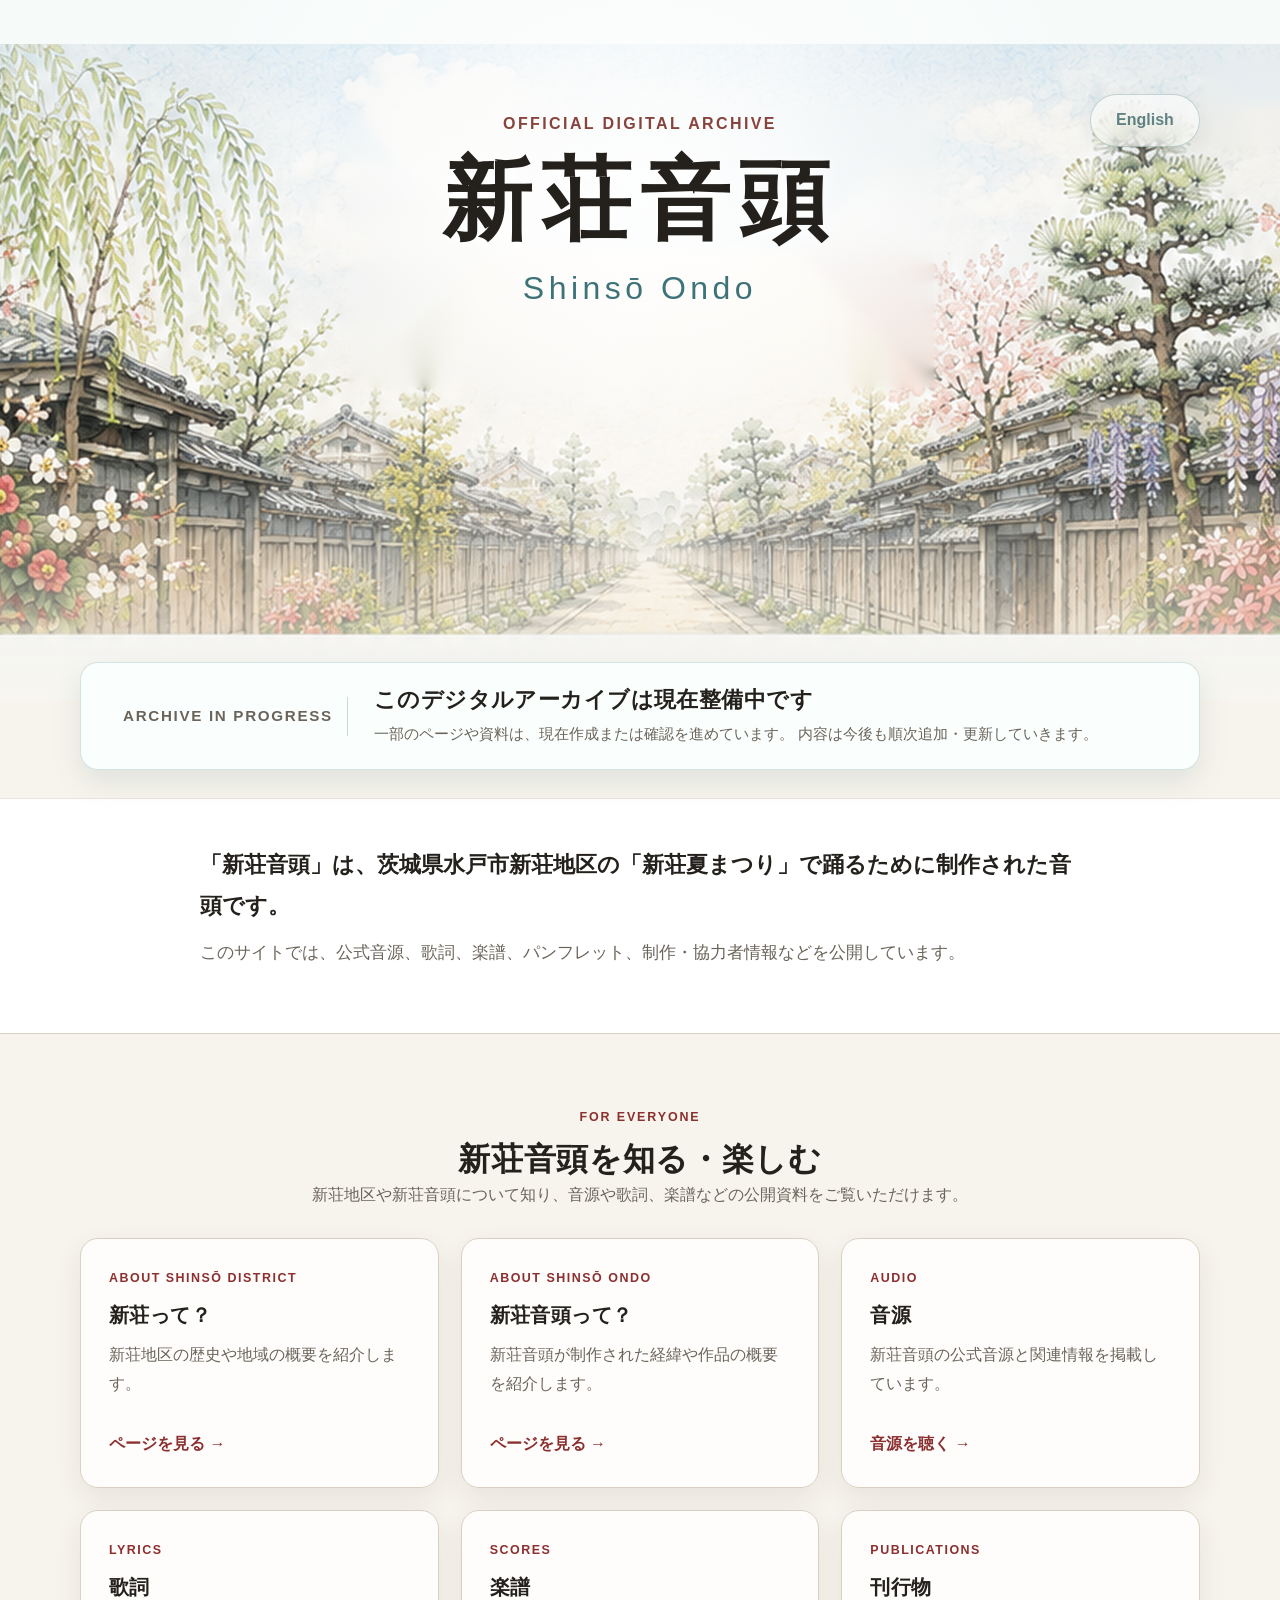
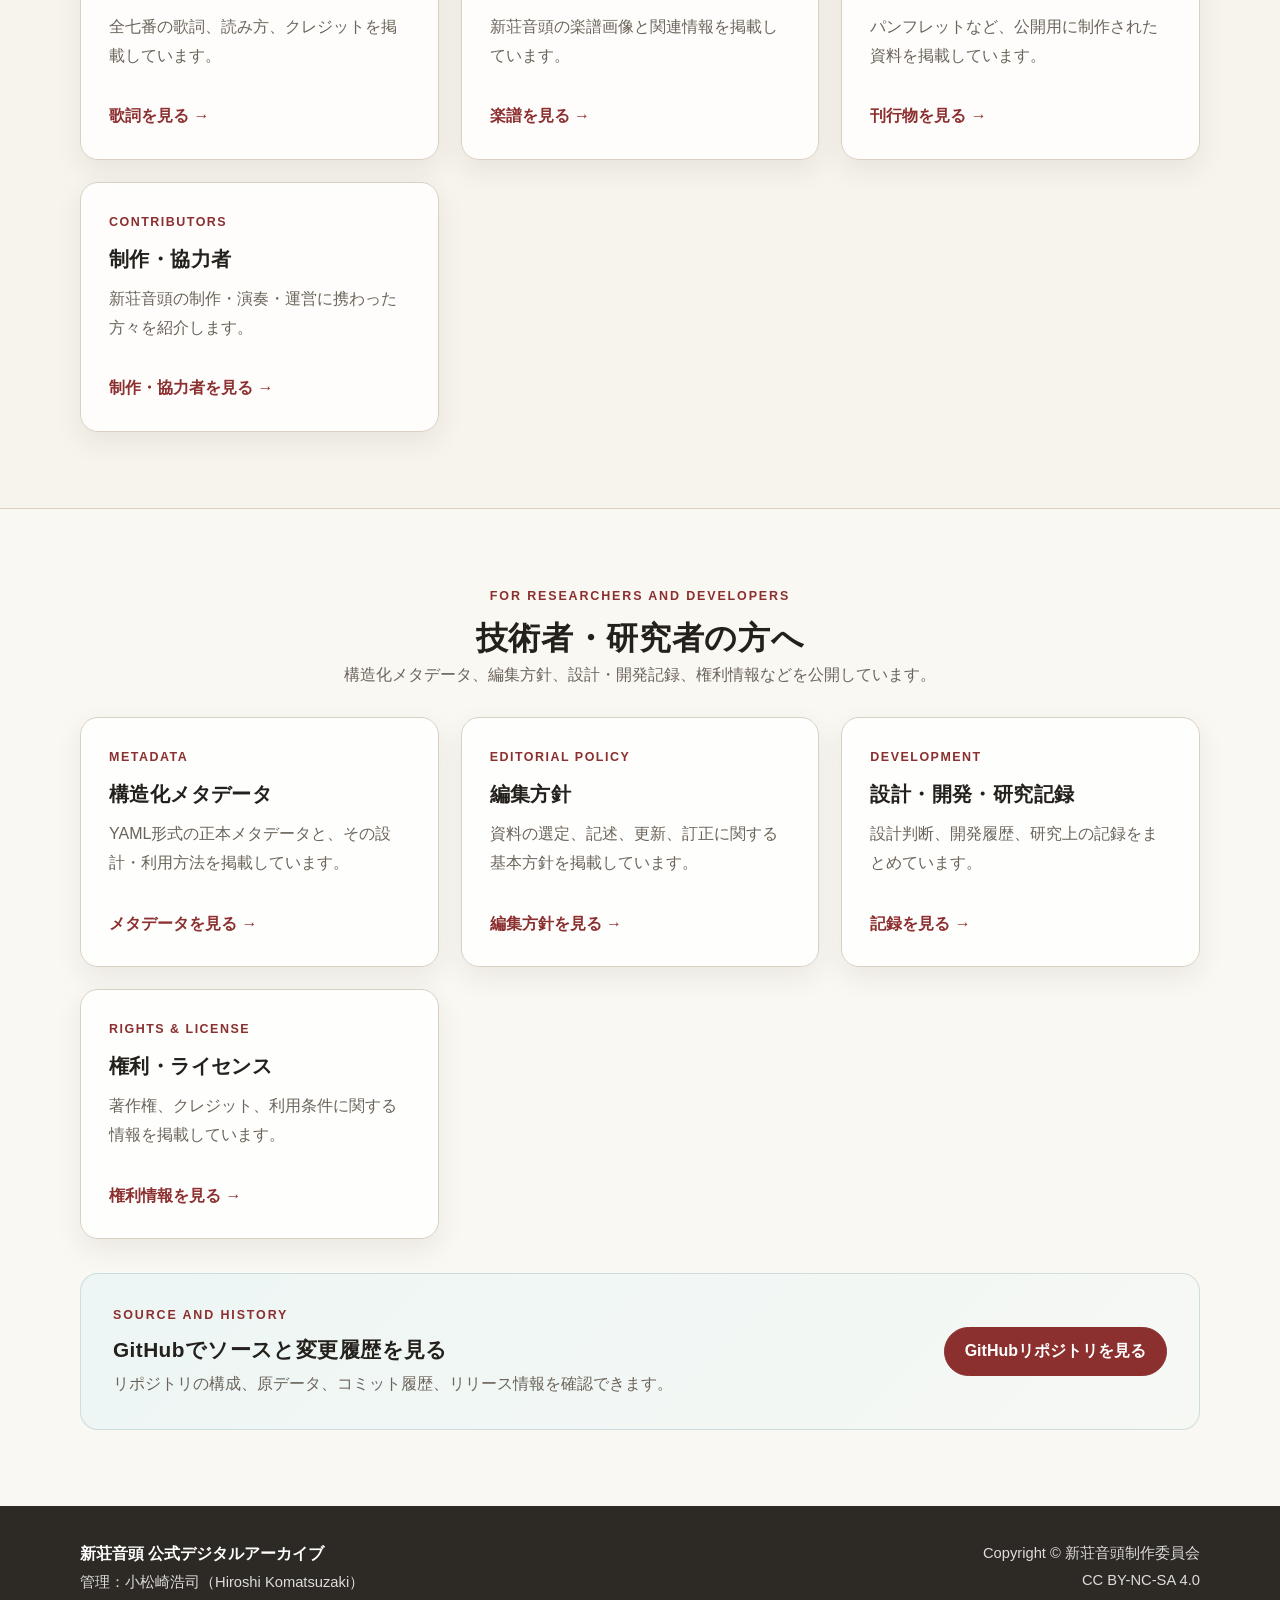
==== commit 279b96a6: "Update top page structure and remove index-en.html" ====
--- a/index.html
+++ b/index.html
@@ -6,8 +6,6 @@
   <title>新荘音頭 公式デジタルアーカイブ</title>
   <meta name="description" content="茨城県水戸市新荘地区の新荘音頭に関する音源、歌詞、楽譜、パンフレット、メタデータを公開する公式デジタルアーカイブです。">
   <link rel="stylesheet" href="style.css">
-  <link rel="alternate" hreflang="ja" href="index.html">
-  <link rel="alternate" hreflang="en" href="index-en.html">
 </head>
 
 <body class="top-page">
@@ -19,12 +17,18 @@
       <div class="site-title-block">
         <p class="eyebrow">Official Digital Archive</p>
         <h1>新荘音頭</h1>
-        <p class="subtitle">Shinso Ondo</p>
+        <p class="subtitle">Shinsō Ondo</p>
       </div>
 
-      <a class="language-button" href="index-en.html" lang="en" hreflang="en">
+      <button
+        class="language-button"
+        id="language-toggle"
+        type="button"
+        aria-label="英語表示は現在準備中です"
+        aria-disabled="true"
+        disabled>
         English
-      </a>
+      </button>
     </div>
   </header>
 
@@ -52,117 +56,125 @@
           「新荘音頭」は、茨城県水戸市新荘地区の「新荘夏まつり」で踊るために制作された音頭です。
         </p>
         <p>
-          このサイトでは、公式音源、歌詞、楽譜、パンフレット、構造化メタデータ、権利・ライセンス情報などを公開しています。
+          このサイトでは、公式音源、歌詞、楽譜、パンフレット、制作・協力者情報などを公開しています。
         </p>
       </div>
     </section>
 
-    <section class="guide" aria-labelledby="guide-title">
+    <section class="audience-block public-block" aria-labelledby="public-title">
       <div class="container">
         <div class="section-heading">
-          <p class="eyebrow">Guide</p>
-          <h2 id="guide-title">新荘音頭を知る</h2>
+          <p class="eyebrow">For Everyone</p>
+          <h2 id="public-title">新荘音頭を知る・楽しむ</h2>
+          <p>新荘地区や新荘音頭について知り、音源や歌詞、楽譜などの公開資料をご覧いただけます。</p>
         </div>
 
-        <div class="card-grid guide-grid">
+        <div class="card-grid">
           <a class="card" href="about-shinso/">
-            <span class="card-kicker">About Shinso District</span>
+            <span class="card-kicker">About Shinsō District</span>
             <h3>新荘って？</h3>
-            <p>現在執筆中です。</p>
+            <p>新荘地区の歴史や地域の概要を紹介します。</p>
             <span class="card-link">ページを見る →</span>
           </a>
 
           <a class="card" href="about-ondo/">
-            <span class="card-kicker">About Shinso Ondo</span>
+            <span class="card-kicker">About Shinsō Ondo</span>
             <h3>新荘音頭って？</h3>
-            <p>現在執筆中です。</p>
+            <p>新荘音頭が制作された経緯や作品の概要を紹介します。</p>
             <span class="card-link">ページを見る →</span>
           </a>
 
-          <a class="card" href="contributors/">
-            <span class="card-kicker">Contributors</span>
-            <h3>制作・協力者</h3>
-            <p>現在執筆中です。</p>
-            <span class="card-link">ページを見る →</span>
+          <a class="card" href="audio/">
+            <span class="card-kicker">Audio</span>
+            <h3>音源</h3>
+            <p>新荘音頭の公式音源と関連情報を掲載しています。</p>
+            <span class="card-link">音源を聴く →</span>
           </a>
 
-          <a class="card" href="editorial-policy/">
-            <span class="card-kicker">Editorial Policy</span>
-            <h3>編集方針</h3>
-            <p>現在執筆中です。</p>
-            <span class="card-link">ページを見る →</span>
-          </a>
-        </div>
-      </div>
-    </section>
-
-    <section class="resources" aria-labelledby="resources-title">
-      <div class="container">
-        <div class="section-heading">
-          <p class="eyebrow">Archive Contents</p>
-          <h2 id="resources-title">公開資料</h2>
-        </div>
-
-        <div class="card-grid">
-          <a class="card" href="https://github.com/kojikomatsuzaki/shinso-ondo/tree/main/audio">
-            <span class="card-kicker">Audio</span>
-            <h3>音源</h3>
-            <p>公式音源と、その内容・クレジットに関する説明を掲載しています。</p>
-            <span class="card-link">音源を見る →</span>
-          </a>
-
-          <a class="card" href="https://github.com/kojikomatsuzaki/shinso-ondo/tree/main/lyrics">
+          <a class="card" href="lyrics/">
             <span class="card-kicker">Lyrics</span>
             <h3>歌詞</h3>
-            <p>全七番の歌詞、読み方、クレジット、参考情報を掲載しています。</p>
+            <p>全七番の歌詞、読み方、クレジットを掲載しています。</p>
             <span class="card-link">歌詞を見る →</span>
           </a>
 
-          <a class="card" href="https://github.com/kojikomatsuzaki/shinso-ondo/tree/main/scores">
+          <a class="card" href="scores/">
             <span class="card-kicker">Scores</span>
             <h3>楽譜</h3>
             <p>新荘音頭の楽譜画像と関連情報を掲載しています。</p>
             <span class="card-link">楽譜を見る →</span>
           </a>
 
-          <a class="card" href="https://github.com/kojikomatsuzaki/shinso-ondo/tree/main/publications">
+          <a class="card" href="publications/">
             <span class="card-kicker">Publications</span>
             <h3>刊行物</h3>
-            <p>2026年版パンフレットなど、公開用に制作された資料を掲載しています。</p>
+            <p>パンフレットなど、公開用に制作された資料を掲載しています。</p>
             <span class="card-link">刊行物を見る →</span>
           </a>
 
-          <a class="card" href="https://github.com/kojikomatsuzaki/shinso-ondo/tree/main/metadata">
+          <a class="card" href="contributors/">
+            <span class="card-kicker">Contributors</span>
+            <h3>制作・協力者</h3>
+            <p>新荘音頭の制作・演奏・運営に携わった方々を紹介します。</p>
+            <span class="card-link">制作・協力者を見る →</span>
+          </a>
+        </div>
+      </div>
+    </section>
+
+    <section class="audience-block research-block" aria-labelledby="research-title">
+      <div class="container">
+        <div class="section-heading">
+          <p class="eyebrow">For Researchers and Developers</p>
+          <h2 id="research-title">技術者・研究者の方へ</h2>
+          <p>構造化メタデータ、編集方針、設計・開発記録、権利情報などを公開しています。</p>
+        </div>
+
+        <div class="card-grid">
+          <a class="card" href="metadata/">
             <span class="card-kicker">Metadata</span>
-            <h3>メタデータ</h3>
-            <p>YAML形式の構造化メタデータと、その設計・利用方法を掲載しています。</p>
+            <h3>構造化メタデータ</h3>
+            <p>YAML形式の正本メタデータと、その設計・利用方法を掲載しています。</p>
             <span class="card-link">メタデータを見る →</span>
           </a>
 
-          <a class="card" href="https://github.com/kojikomatsuzaki/shinso-ondo/blob/main/LICENSE">
+          <a class="card" href="editorial-policy/">
+            <span class="card-kicker">Editorial Policy</span>
+            <h3>編集方針</h3>
+            <p>資料の選定、記述、更新、訂正に関する基本方針を掲載しています。</p>
+            <span class="card-link">編集方針を見る →</span>
+          </a>
+
+          <a class="card" href="development/">
+            <span class="card-kicker">Development</span>
+            <h3>設計・開発・研究記録</h3>
+            <p>設計判断、開発履歴、研究上の記録をまとめています。</p>
+            <span class="card-link">記録を見る →</span>
+          </a>
+
+          <a class="card" href="rights/">
             <span class="card-kicker">Rights &amp; License</span>
             <h3>権利・ライセンス</h3>
             <p>著作権、クレジット、利用条件に関する情報を掲載しています。</p>
             <span class="card-link">権利情報を見る →</span>
           </a>
         </div>
-      </div>
-    </section>
 
-    <section class="archive-info" aria-labelledby="archive-title">
-      <div class="container archive-panel">
-        <div>
-          <p class="eyebrow">About This Archive</p>
-          <h2 id="archive-title">このアーカイブについて</h2>
-          <p>
-            本アーカイブは、公開資料と構造化メタデータを分けて管理し、GitHubのバージョン管理機能を用いて更新履歴を記録しています。
-          </p>
-        </div>
+        <div class="repository-link-panel">
+          <div>
+            <p class="eyebrow">Source and History</p>
+            <h3>GitHubでソースと変更履歴を見る</h3>
+            <p>
+              リポジトリの構成、原データ、コミット履歴、リリース情報を確認できます。
+            </p>
+          </div>
 
-        <div class="link-list">
-          <a href="https://github.com/kojikomatsuzaki/shinso-ondo">GitHubリポジトリ</a>
-          <a href="https://github.com/kojikomatsuzaki/shinso-ondo/releases/tag/v1.0.0">v1.0.0 初回正式公開版</a>
-          <a href="https://github.com/kojikomatsuzaki/shinso-ondo/tree/main/development">設計方針・開発記録・研究ノート</a>
+          <a
+            class="button repository-button"
+            href="https://github.com/kojikomatsuzaki/shinso-ondo"
+            rel="external">
+            GitHubリポジトリを見る
+          </a>
         </div>
       </div>
     </section>
--- a/style.css
+++ b/style.css
@@ -868,3 +868,401 @@
         color: #000000;
     }
 }
+
+/* ==========================================
+   Top page: watercolor hero
+========================================== */
+
+.top-page .site-header {
+    position: relative;
+    min-height: clamp(430px, 58vw, 700px);
+    overflow: hidden;
+    padding: 0;
+
+    background:
+        linear-gradient(
+            180deg,
+            rgba(247, 252, 252, 0.16) 0%,
+            rgba(247, 252, 252, 0.04) 64%,
+            rgba(247, 244, 237, 0.72) 100%
+        ),
+        url("images/hero/hero-shinso-ondo.png") center 48% / cover no-repeat;
+
+    color: var(--text);
+}
+
+.top-page .site-header::after {
+    position: absolute;
+    inset: 0;
+    background: radial-gradient(
+        ellipse at center 25%,
+        rgba(255, 255, 255, 0.88) 0%,
+        rgba(255, 255, 255, 0.56) 22%,
+        rgba(255, 255, 255, 0) 52%
+    );
+    content: "";
+    pointer-events: none;
+}
+
+.top-page .header-inner {
+    position: relative;
+    z-index: 1;
+    min-height: clamp(430px, 58vw, 700px);
+    align-items: flex-start;
+    padding-top: clamp(54px, 8vw, 94px);
+}
+
+.site-title-block {
+    position: absolute;
+    top: clamp(66px, 9vw, 110px);
+    left: 50%;
+    width: min(680px, calc(100% - 40px));
+    text-align: center;
+    transform: translateX(-50%);
+}
+
+.top-page .site-header .eyebrow {
+    color: #88433c;
+    font-size: clamp(0.82rem, 1.4vw, 1rem);
+}
+
+.top-page .site-header h1 {
+    color: #24211d;
+    font-size: clamp(3rem, 7vw, 5.8rem);
+    letter-spacing: 0.1em;
+    text-shadow: 0 2px 18px rgba(255, 255, 255, 0.92);
+}
+
+.top-page .subtitle {
+    color: #3d7378;
+    font-size: clamp(1.2rem, 2.6vw, 2rem);
+    letter-spacing: 0.14em;
+    text-shadow: 0 2px 14px rgba(255, 255, 255, 0.92);
+}
+
+.top-page .language-button {
+    margin-left: auto;
+    border-color: rgba(61, 115, 120, 0.38);
+    background: rgba(255, 255, 255, 0.84);
+    color: #315f64;
+    box-shadow: 0 6px 20px rgba(55, 78, 78, 0.12);
+    backdrop-filter: blur(8px);
+}
+
+.top-page .language-button:hover,
+.top-page .language-button:focus-visible {
+    background: #ffffff;
+    color: #244d51;
+}
+
+.top-page .site-header + main {
+    width: 100%;
+    margin: 0;
+    padding: 0;
+}
+
+.top-page .site-header + main > section {
+    margin-bottom: 0;
+}
+
+/* ==========================================
+   Development notice
+========================================== */
+
+.development-notice {
+    position: relative;
+    z-index: 2;
+    margin-top: -38px;
+    padding: 0 0 28px;
+}
+
+.development-notice-panel {
+    display: grid;
+    grid-template-columns: auto 1fr;
+    align-items: center;
+    gap: 26px;
+    padding: 22px 28px;
+    border: 1px solid rgba(87, 137, 143, 0.24);
+    border-radius: var(--radius);
+    background: rgba(250, 254, 254, 0.93);
+    box-shadow: 0 12px 30px rgba(60, 95, 98, 0.12);
+    backdrop-filter: blur(12px);
+}
+
+.development-notice-label {
+    margin: 0;
+    padding: 8px 14px;
+    border-right: 1px solid rgba(87, 137, 143, 0.32);
+    color: #3d7378;
+    font-size: 0.78rem;
+    font-weight: 700;
+    letter-spacing: 0.11em;
+    line-height: 1.5;
+    text-align: center;
+    text-transform: uppercase;
+}
+
+.development-notice h2 {
+    margin-bottom: 0.3rem;
+    color: var(--text);
+    font-size: clamp(1.08rem, 2vw, 1.35rem);
+}
+
+.development-notice p {
+    margin-bottom: 0;
+    color: var(--muted);
+    font-size: 0.95rem;
+}
+
+/* ==========================================
+   Top page section refinements
+========================================== */
+
+.top-page .intro {
+    border-top: 1px solid rgba(217, 208, 193, 0.56);
+}
+
+.guide {
+    padding: 72px 0 0;
+}
+
+.top-page .section-heading {
+    text-align: center;
+}
+
+.guide-grid {
+    grid-template-columns: repeat(4, minmax(0, 1fr));
+}
+
+.top-page .card {
+    background: rgba(255, 255, 255, 0.86);
+}
+
+.top-page .archive-panel {
+    background: linear-gradient(135deg, #edf6f5, #f6f8f4);
+}
+
+/* ==========================================
+   Responsive additions for top page
+========================================== */
+
+@media (max-width: 900px) {
+    .guide-grid {
+        grid-template-columns: repeat(2, minmax(0, 1fr));
+    }
+}
+
+@media (max-width: 620px) {
+    .top-page .site-header,
+    .top-page .header-inner {
+        min-height: 500px;
+    }
+
+    .top-page .site-header {
+        background-position: center bottom;
+    }
+
+    .top-page .header-inner {
+        display: block;
+        padding-top: 0;
+    }
+
+    .site-title-block {
+        top: 74px;
+        width: calc(100% - 28px);
+    }
+
+    .top-page .site-header h1 {
+        font-size: clamp(2.8rem, 15vw, 4rem);
+        letter-spacing: 0.06em;
+    }
+
+    .top-page .language-button {
+        position: absolute;
+        top: 18px;
+        right: 0;
+    }
+
+    .development-notice {
+        margin-top: -24px;
+        padding-bottom: 20px;
+    }
+
+    .development-notice-panel {
+        grid-template-columns: 1fr;
+        gap: 12px;
+        padding: 20px;
+    }
+
+    .development-notice-label {
+        justify-self: start;
+        padding: 4px 0 6px;
+        border-right: 0;
+        border-bottom: 1px solid rgba(87, 137, 143, 0.32);
+        text-align: left;
+    }
+
+    .guide {
+        padding-top: 52px;
+    }
+
+    .guide-grid {
+        grid-template-columns: 1fr;
+    }
+}
+
+@media print {
+    .development-notice {
+        display: none;
+    }
+
+    .top-page .site-header {
+        min-height: auto;
+        background: none;
+    }
+
+    .top-page .header-inner {
+        min-height: auto;
+    }
+
+    .site-title-block {
+        position: static;
+        width: auto;
+        text-align: left;
+        transform: none;
+    }
+}
+/* ==========================================
+   Top page: audience-based navigation
+========================================== */
+
+.audience-block {
+    padding: 76px 0;
+}
+
+.audience-block .section-heading {
+    max-width: 760px;
+    margin-right: auto;
+    margin-left: auto;
+}
+
+.audience-block .section-heading p:last-child {
+    margin-bottom: 0;
+    color: var(--muted);
+}
+
+.public-block {
+    padding-top: 72px;
+}
+
+.research-block {
+    border-top: 1px solid var(--border);
+    background: rgba(255, 255, 255, 0.34);
+}
+
+.repository-link-panel {
+    display: grid;
+    grid-template-columns: minmax(0, 1fr) auto;
+    align-items: center;
+    gap: 32px;
+    margin-top: 34px;
+    padding: 30px 32px;
+    border: 1px solid rgba(87, 137, 143, 0.24);
+    border-radius: var(--radius);
+    background: linear-gradient(135deg, #edf6f5, #f6f8f4);
+}
+
+.repository-link-panel h3 {
+    margin-bottom: 0.4rem;
+}
+
+.repository-link-panel p:last-child {
+    margin-bottom: 0;
+    color: var(--muted);
+}
+
+.repository-button {
+    display: inline-flex;
+    min-height: 48px;
+    align-items: center;
+    justify-content: center;
+    padding: 12px 20px;
+    border: 1px solid var(--accent);
+    border-radius: 999px;
+    background: var(--accent);
+    color: #ffffff;
+    font-weight: 700;
+    line-height: 1.4;
+    text-align: center;
+    text-decoration: none;
+    white-space: nowrap;
+    transition:
+        background-color 0.2s ease,
+        border-color 0.2s ease,
+        transform 0.2s ease;
+}
+
+.repository-button:hover,
+.repository-button:focus-visible {
+    border-color: var(--accent-dark);
+    background: var(--accent-dark);
+    color: #ffffff;
+    transform: translateY(-2px);
+}
+
+@media (max-width: 900px) {
+    .repository-link-panel {
+        grid-template-columns: 1fr;
+        gap: 22px;
+    }
+
+    .repository-button {
+        justify-self: start;
+    }
+}
+
+@media (max-width: 620px) {
+    .audience-block {
+        padding: 56px 0;
+    }
+
+    .public-block {
+        padding-top: 52px;
+    }
+
+    .repository-link-panel {
+        padding: 24px;
+    }
+
+    .repository-button {
+        width: 100%;
+        white-space: normal;
+    }
+}
+
+@media print {
+    .repository-link-panel {
+        border: 1px solid #999999;
+        background: none;
+    }
+
+    .repository-button {
+        border-color: #000000;
+        background: none;
+        color: #000000;
+    }
+}
+
+
+/* Language switch placeholder while multilingual data loading is prepared */
+.language-button:disabled {
+    cursor: not-allowed;
+    opacity: 0.72;
+    transform: none;
+}
+
+.language-button:disabled:hover {
+    background: rgba(255, 255, 255, 0.84);
+    color: #315f64;
+    transform: none;
+}
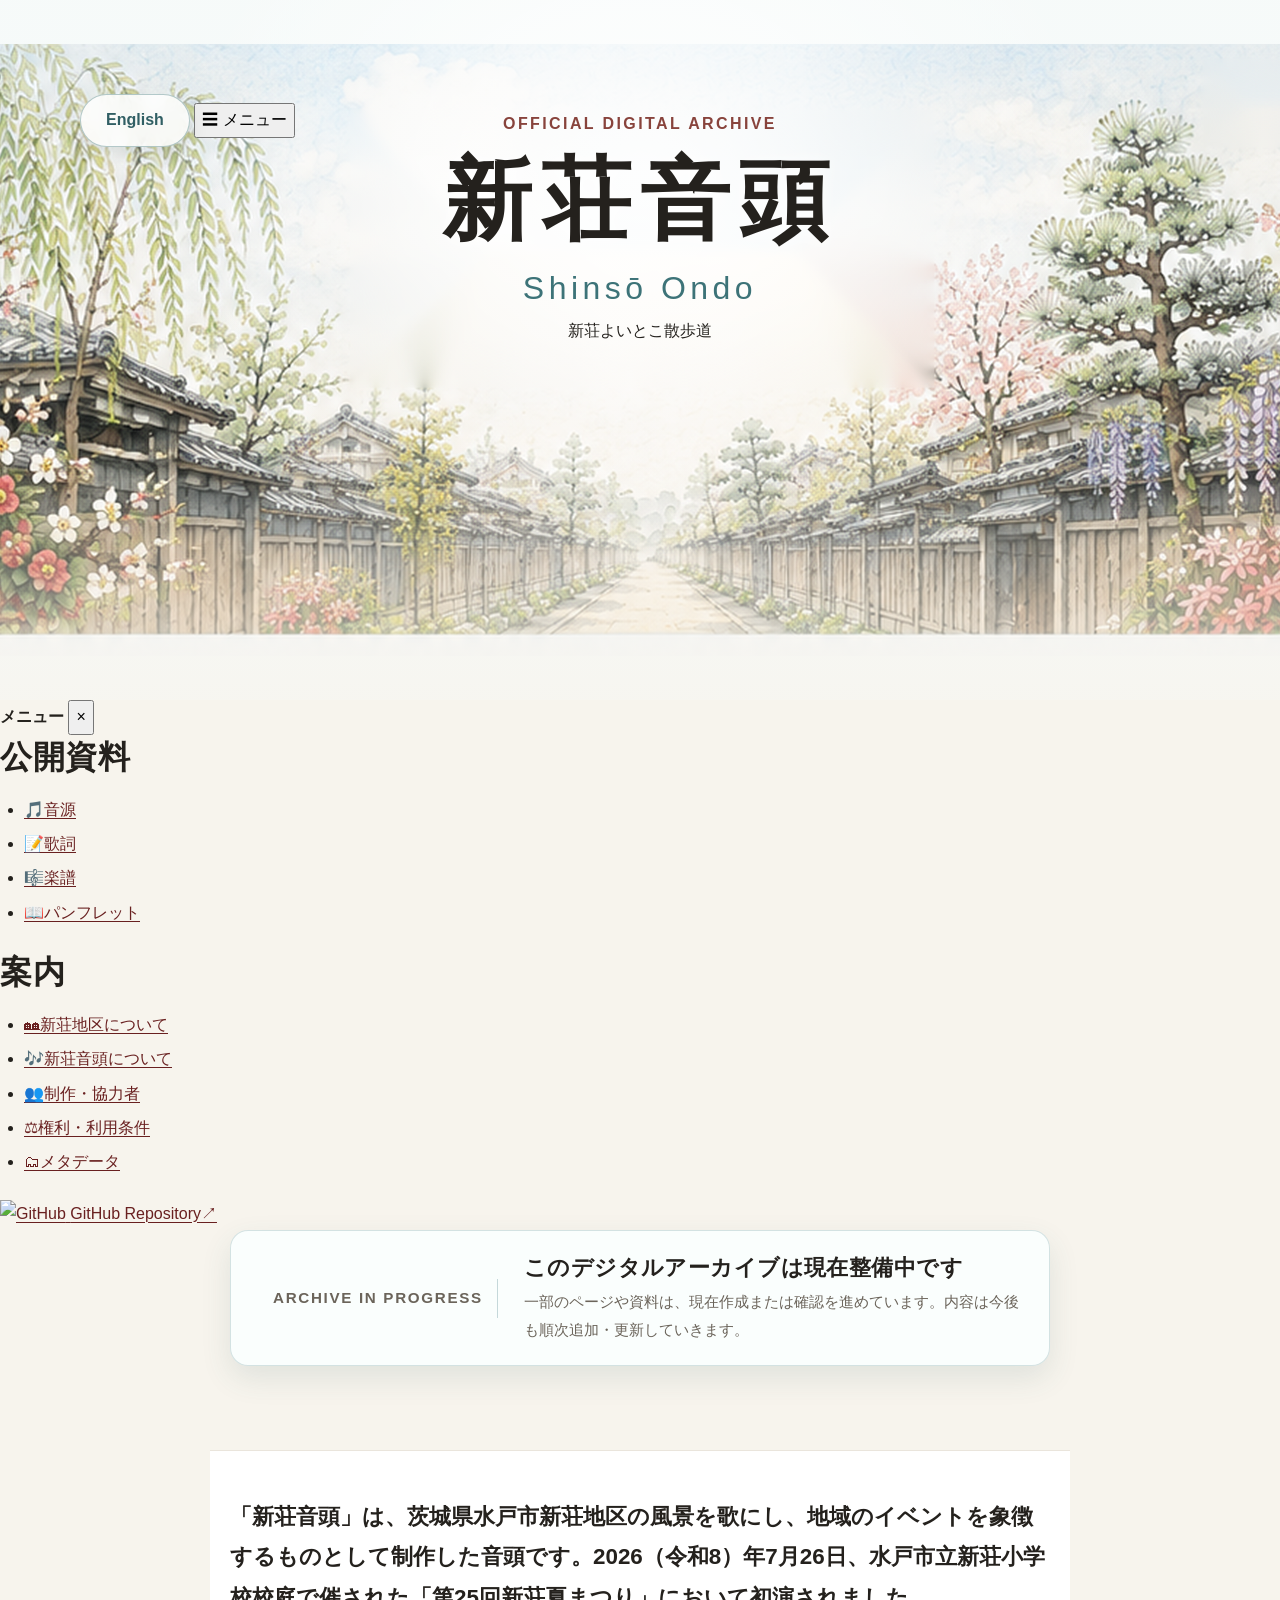
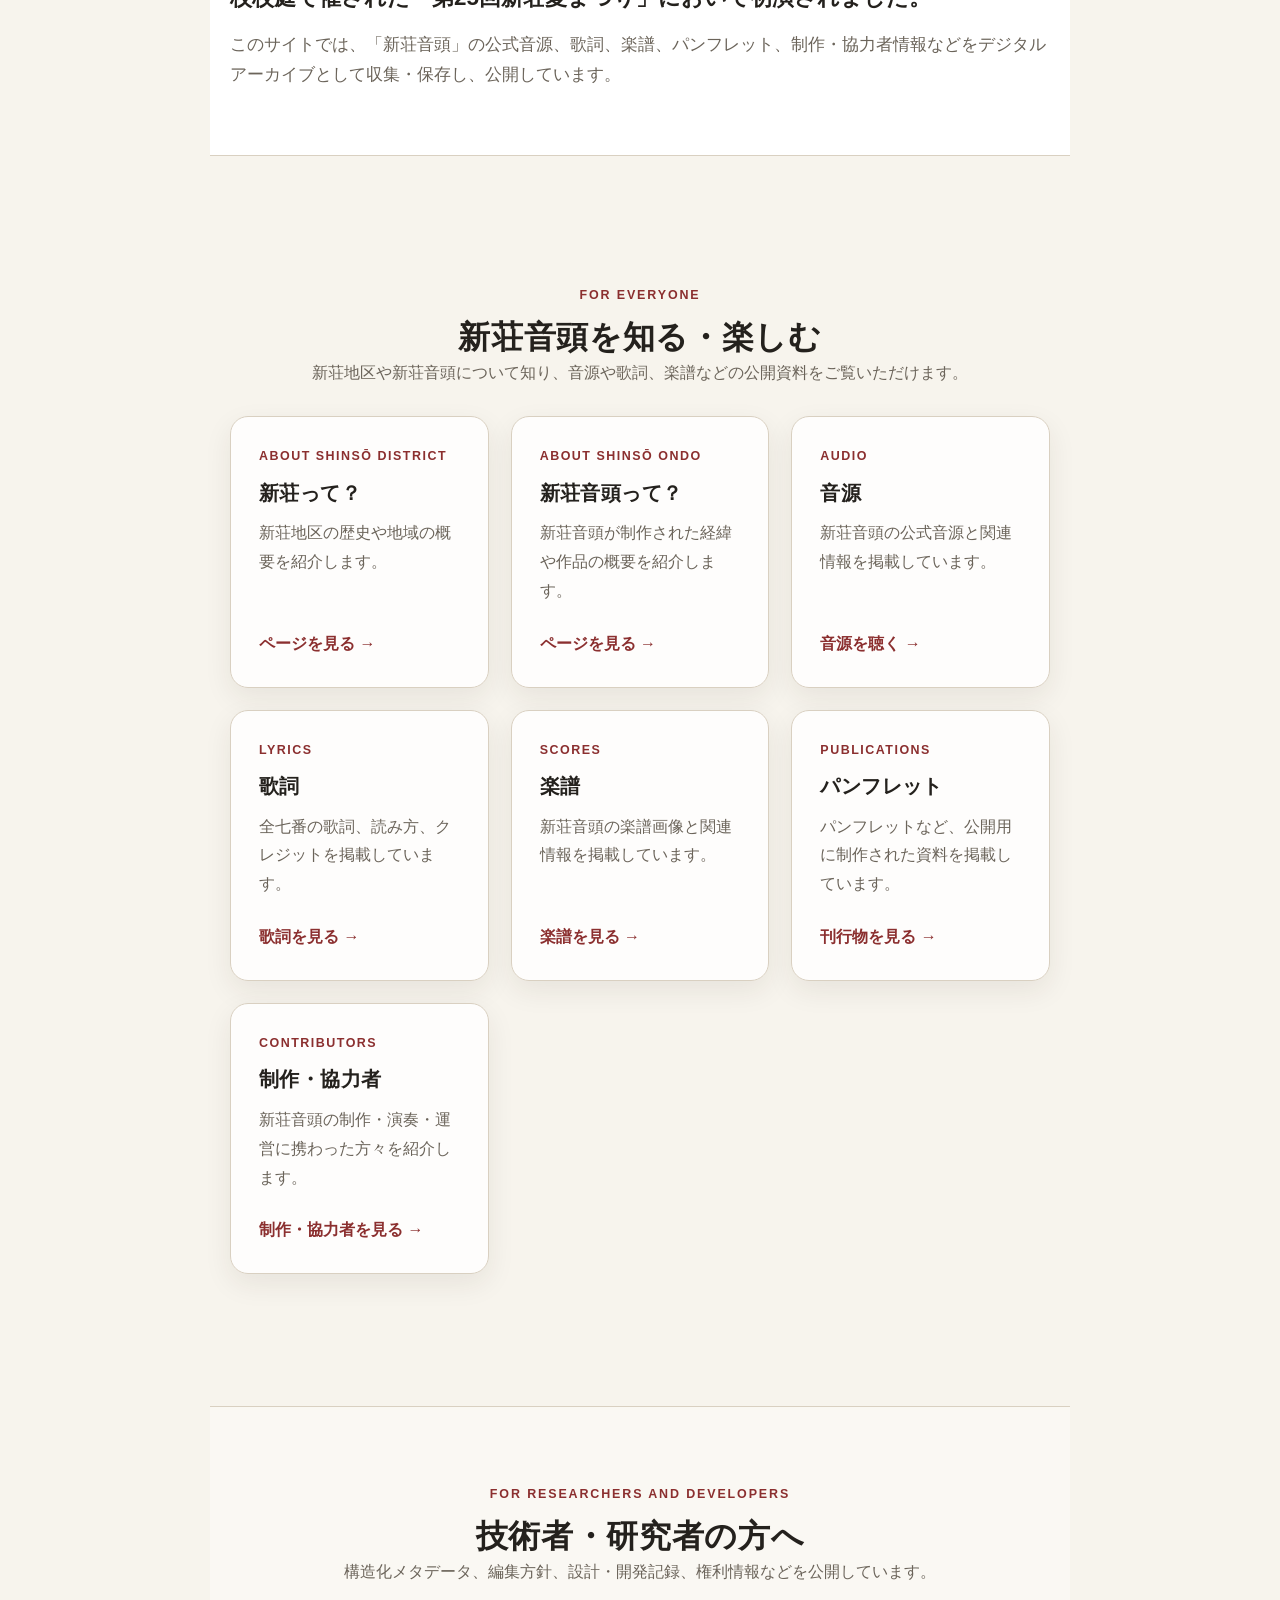
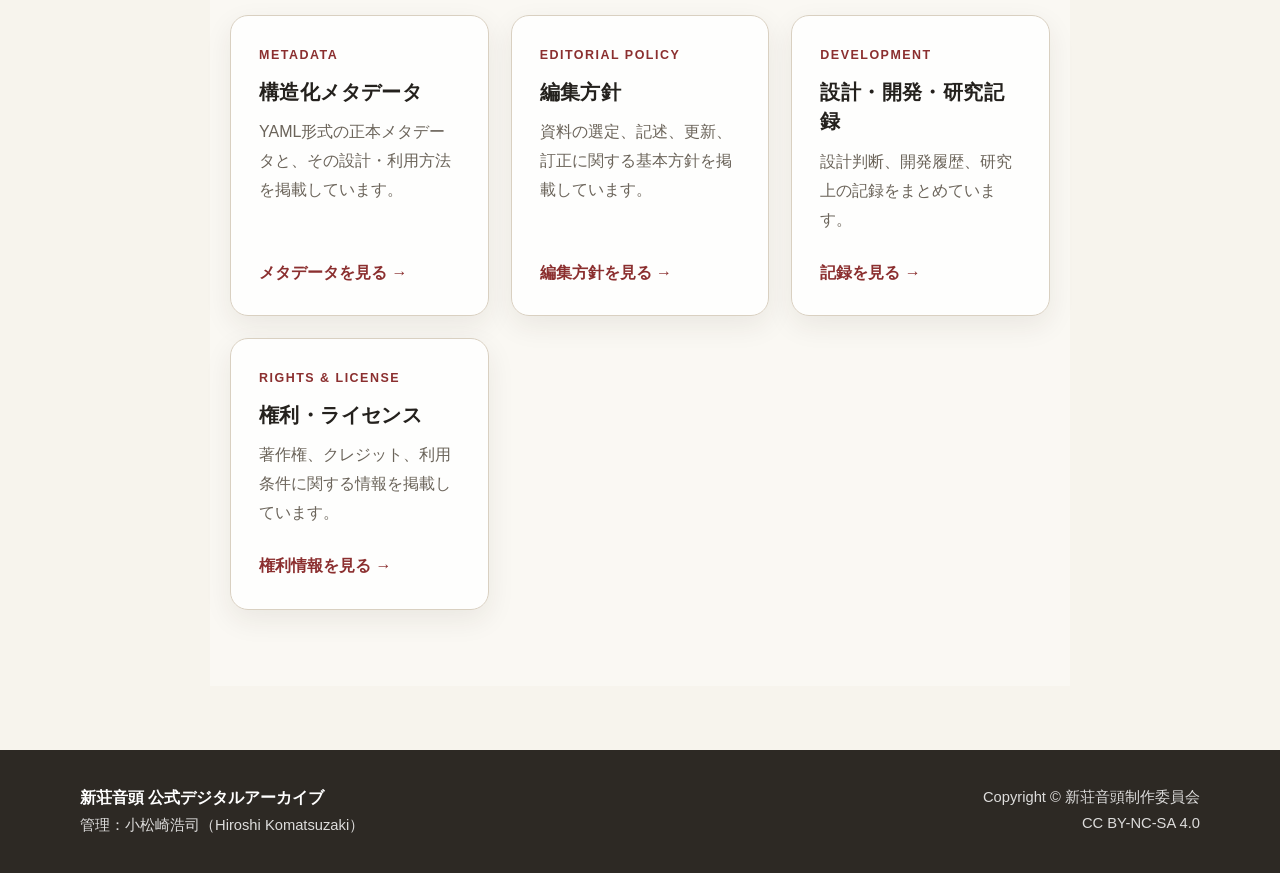
==== commit 4aec23cc: "Implement bilingual homepage and shared menu" ====
--- a/index.html
+++ b/index.html
@@ -6,11 +6,11 @@
   <title>新荘音頭 公式デジタルアーカイブ</title>
   <meta name="description" content="茨城県水戸市新荘地区の新荘音頭に関する音源、歌詞、楽譜、パンフレット、メタデータを公開する公式デジタルアーカイブです。">
   <link rel="stylesheet" href="style.css">
+  <link rel="stylesheet" href="homepage-v2.css">
+  <script src="main.js" defer></script>
 </head>
-
 <body class="top-page">
-
-  <a class="skip-link" href="#main">本文へ移動</a>
+  <a class="skip-link" href="#main" data-i18n="skip">本文へ移動</a>
 
   <header class="site-header">
     <div class="container header-inner">
@@ -18,33 +18,66 @@
         <p class="eyebrow">Official Digital Archive</p>
         <h1>新荘音頭</h1>
         <p class="subtitle">Shinsō Ondo</p>
+        <p class="work-subtitle" data-i18n="workSubtitle">新荘よいとこ散歩道</p>
       </div>
 
-      <button
-        class="language-button"
-        id="language-toggle"
-        type="button"
-        aria-label="英語表示は現在準備中です"
-        aria-disabled="true"
-        disabled>
-        English
-      </button>
+      <div class="header-actions">
+        <button class="language-button" id="language-toggle" type="button" aria-label="Switch to English">English</button>
+        <button class="menu-button" id="menu-toggle" type="button" aria-expanded="false" aria-controls="site-menu">
+          <span class="menu-icon" aria-hidden="true">☰</span>
+          <span class="menu-label" data-i18n="menu">メニュー</span>
+        </button>
+      </div>
     </div>
   </header>
 
+  <div class="menu-backdrop" id="menu-backdrop" hidden></div>
+
+  <nav class="site-menu" id="site-menu" aria-label="サイト内メニュー" aria-hidden="true" tabindex="-1">
+    <div class="site-menu-inner">
+      <div class="site-menu-header">
+        <strong data-i18n="menu">メニュー</strong>
+        <button class="menu-close" id="menu-close" type="button" aria-label="メニューを閉じる">×</button>
+      </div>
+
+      <section class="menu-section" aria-labelledby="menu-materials-title">
+        <h2 id="menu-materials-title" data-i18n="materials">公開資料</h2>
+        <ul>
+          <li><a href="audio/"><span aria-hidden="true">🎵</span><span data-i18n="audio">音源</span></a></li>
+          <li><a href="lyrics/"><span aria-hidden="true">📝</span><span data-i18n="lyrics">歌詞</span></a></li>
+          <li><a href="scores/"><span aria-hidden="true">🎼</span><span data-i18n="scores">楽譜</span></a></li>
+          <li><a href="publications/"><span aria-hidden="true">📖</span><span data-i18n="pamphlet">パンフレット</span></a></li>
+        </ul>
+      </section>
+
+      <section class="menu-section" aria-labelledby="menu-guide-title">
+        <h2 id="menu-guide-title" data-i18n="guide">案内</h2>
+        <ul>
+          <li><a href="about-shinso/"><span aria-hidden="true">🏘</span><span data-i18n="aboutShinso">新荘地区について</span></a></li>
+          <li><a href="about-ondo/"><span aria-hidden="true">🎶</span><span data-i18n="aboutOndo">新荘音頭について</span></a></li>
+          <li><a href="contributors/"><span aria-hidden="true">👥</span><span data-i18n="contributors">制作・協力者</span></a></li>
+          <li><a href="rights/"><span aria-hidden="true">⚖</span><span data-i18n="rights">権利・利用条件</span></a></li>
+          <li><a href="metadata/"><span aria-hidden="true">🗂</span><span data-i18n="metadata">メタデータ</span></a></li>
+        </ul>
+      </section>
+
+      <div class="menu-repository">
+        <a href="https://github.com/kojikomatsuzaki/shinso-ondo" target="_blank" rel="external noopener noreferrer">
+          <img src="https://github.githubassets.com/images/modules/logos_page/GitHub-Mark.png" width="24" height="24" alt="GitHub">
+          <span>GitHub Repository</span><span aria-hidden="true">↗</span>
+        </a>
+      </div>
+    </div>
+  </nav>
+
   <main id="main">
-
     <section class="development-notice" aria-labelledby="development-notice-title">
       <div class="container">
         <div class="development-notice-panel">
           <p class="development-notice-label">Archive in Progress</p>
-
           <div>
-            <h2 id="development-notice-title">このデジタルアーカイブは現在整備中です</h2>
-            <p>
-              一部のページや資料は、現在作成または確認を進めています。
-              内容は今後も順次追加・更新していきます。
-            </p>
+            <h2 id="development-notice-title" data-i18n="noticeTitle">このデジタルアーカイブは現在整備中です</h2>
+            <p data-i18n="noticeText">一部のページや資料は、現在作成または確認を進めています。内容は今後も順次追加・更新していきます。</p>
           </div>
         </div>
       </div>
@@ -52,12 +85,8 @@
 
     <section class="intro">
       <div class="container intro-inner">
-        <p class="lead">
-          「新荘音頭」は、茨城県水戸市新荘地区の「新荘夏まつり」で踊るために制作された音頭です。
-        </p>
-        <p>
-          このサイトでは、公式音源、歌詞、楽譜、パンフレット、制作・協力者情報などを公開しています。
-        </p>
+        <p class="lead" data-i18n="introLead">「新荘音頭」は、茨城県水戸市新荘地区の風景を歌にし、地域のイベントを象徴するものとして制作した音頭です。2026（令和8）年7月26日、水戸市立新荘小学校校庭で催された「第25回新荘夏まつり」において初演されました。</p>
+        <p data-i18n="introText">このサイトでは、「新荘音頭」の公式音源、歌詞、楽譜、パンフレット、制作・協力者情報などをデジタルアーカイブとして収集・保存し、公開しています。</p>
       </div>
     </section>
 
@@ -65,59 +94,17 @@
       <div class="container">
         <div class="section-heading">
           <p class="eyebrow">For Everyone</p>
-          <h2 id="public-title">新荘音頭を知る・楽しむ</h2>
-          <p>新荘地区や新荘音頭について知り、音源や歌詞、楽譜などの公開資料をご覧いただけます。</p>
+          <h2 id="public-title" data-i18n="publicTitle">新荘音頭を知る・楽しむ</h2>
+          <p data-i18n="publicText">新荘地区や新荘音頭について知り、音源や歌詞、楽譜などの公開資料をご覧いただけます。</p>
         </div>
-
         <div class="card-grid">
-          <a class="card" href="about-shinso/">
-            <span class="card-kicker">About Shinsō District</span>
-            <h3>新荘って？</h3>
-            <p>新荘地区の歴史や地域の概要を紹介します。</p>
-            <span class="card-link">ページを見る →</span>
-          </a>
-
-          <a class="card" href="about-ondo/">
-            <span class="card-kicker">About Shinsō Ondo</span>
-            <h3>新荘音頭って？</h3>
-            <p>新荘音頭が制作された経緯や作品の概要を紹介します。</p>
-            <span class="card-link">ページを見る →</span>
-          </a>
-
-          <a class="card" href="audio/">
-            <span class="card-kicker">Audio</span>
-            <h3>音源</h3>
-            <p>新荘音頭の公式音源と関連情報を掲載しています。</p>
-            <span class="card-link">音源を聴く →</span>
-          </a>
-
-          <a class="card" href="lyrics/">
-            <span class="card-kicker">Lyrics</span>
-            <h3>歌詞</h3>
-            <p>全七番の歌詞、読み方、クレジットを掲載しています。</p>
-            <span class="card-link">歌詞を見る →</span>
-          </a>
-
-          <a class="card" href="scores/">
-            <span class="card-kicker">Scores</span>
-            <h3>楽譜</h3>
-            <p>新荘音頭の楽譜画像と関連情報を掲載しています。</p>
-            <span class="card-link">楽譜を見る →</span>
-          </a>
-
-          <a class="card" href="publications/">
-            <span class="card-kicker">Publications</span>
-            <h3>刊行物</h3>
-            <p>パンフレットなど、公開用に制作された資料を掲載しています。</p>
-            <span class="card-link">刊行物を見る →</span>
-          </a>
-
-          <a class="card" href="contributors/">
-            <span class="card-kicker">Contributors</span>
-            <h3>制作・協力者</h3>
-            <p>新荘音頭の制作・演奏・運営に携わった方々を紹介します。</p>
-            <span class="card-link">制作・協力者を見る →</span>
-          </a>
+          <a class="card" href="about-shinso/"><span class="card-kicker">About Shinsō District</span><h3 data-i18n="aboutShinsoCard">新荘って？</h3><p data-i18n="aboutShinsoText">新荘地区の歴史や地域の概要を紹介します。</p><span class="card-link" data-i18n="viewPage">ページを見る →</span></a>
+          <a class="card" href="about-ondo/"><span class="card-kicker">About Shinsō Ondo</span><h3 data-i18n="aboutOndoCard">新荘音頭って？</h3><p data-i18n="aboutOndoText">新荘音頭が制作された経緯や作品の概要を紹介します。</p><span class="card-link" data-i18n="viewPage">ページを見る →</span></a>
+          <a class="card" href="audio/"><span class="card-kicker">Audio</span><h3 data-i18n="audio">音源</h3><p data-i18n="audioText">新荘音頭の公式音源と関連情報を掲載しています。</p><span class="card-link" data-i18n="listenAudio">音源を聴く →</span></a>
+          <a class="card" href="lyrics/"><span class="card-kicker">Lyrics</span><h3 data-i18n="lyrics">歌詞</h3><p data-i18n="lyricsText">全七番の歌詞、読み方、クレジットを掲載しています。</p><span class="card-link" data-i18n="viewLyrics">歌詞を見る →</span></a>
+          <a class="card" href="scores/"><span class="card-kicker">Scores</span><h3 data-i18n="scores">楽譜</h3><p data-i18n="scoresText">新荘音頭の楽譜画像と関連情報を掲載しています。</p><span class="card-link" data-i18n="viewScores">楽譜を見る →</span></a>
+          <a class="card" href="publications/"><span class="card-kicker">Publications</span><h3 data-i18n="pamphlet">パンフレット</h3><p data-i18n="publicationsText">パンフレットなど、公開用に制作された資料を掲載しています。</p><span class="card-link" data-i18n="viewPublications">刊行物を見る →</span></a>
+          <a class="card" href="contributors/"><span class="card-kicker">Contributors</span><h3 data-i18n="contributors">制作・協力者</h3><p data-i18n="contributorsText">新荘音頭の制作・演奏・運営に携わった方々を紹介します。</p><span class="card-link" data-i18n="viewContributors">制作・協力者を見る →</span></a>
         </div>
       </div>
     </section>
@@ -126,74 +113,24 @@
       <div class="container">
         <div class="section-heading">
           <p class="eyebrow">For Researchers and Developers</p>
-          <h2 id="research-title">技術者・研究者の方へ</h2>
-          <p>構造化メタデータ、編集方針、設計・開発記録、権利情報などを公開しています。</p>
+          <h2 id="research-title" data-i18n="researchTitle">技術者・研究者の方へ</h2>
+          <p data-i18n="researchText">構造化メタデータ、編集方針、設計・開発記録、権利情報などを公開しています。</p>
         </div>
-
         <div class="card-grid">
-          <a class="card" href="metadata/">
-            <span class="card-kicker">Metadata</span>
-            <h3>構造化メタデータ</h3>
-            <p>YAML形式の正本メタデータと、その設計・利用方法を掲載しています。</p>
-            <span class="card-link">メタデータを見る →</span>
-          </a>
-
-          <a class="card" href="editorial-policy/">
-            <span class="card-kicker">Editorial Policy</span>
-            <h3>編集方針</h3>
-            <p>資料の選定、記述、更新、訂正に関する基本方針を掲載しています。</p>
-            <span class="card-link">編集方針を見る →</span>
-          </a>
-
-          <a class="card" href="development/">
-            <span class="card-kicker">Development</span>
-            <h3>設計・開発・研究記録</h3>
-            <p>設計判断、開発履歴、研究上の記録をまとめています。</p>
-            <span class="card-link">記録を見る →</span>
-          </a>
-
-          <a class="card" href="rights/">
-            <span class="card-kicker">Rights &amp; License</span>
-            <h3>権利・ライセンス</h3>
-            <p>著作権、クレジット、利用条件に関する情報を掲載しています。</p>
-            <span class="card-link">権利情報を見る →</span>
-          </a>
-        </div>
-
-        <div class="repository-link-panel">
-          <div>
-            <p class="eyebrow">Source and History</p>
-            <h3>GitHubでソースと変更履歴を見る</h3>
-            <p>
-              リポジトリの構成、原データ、コミット履歴、リリース情報を確認できます。
-            </p>
-          </div>
-
-          <a
-            class="button repository-button"
-            href="https://github.com/kojikomatsuzaki/shinso-ondo"
-            rel="external">
-            GitHubリポジトリを見る
-          </a>
+          <a class="card" href="metadata/"><span class="card-kicker">Metadata</span><h3 data-i18n="structuredMetadata">構造化メタデータ</h3><p data-i18n="metadataText">YAML形式の正本メタデータと、その設計・利用方法を掲載しています。</p><span class="card-link" data-i18n="viewMetadata">メタデータを見る →</span></a>
+          <a class="card" href="editorial-policy/"><span class="card-kicker">Editorial Policy</span><h3 data-i18n="editorialPolicy">編集方針</h3><p data-i18n="editorialText">資料の選定、記述、更新、訂正に関する基本方針を掲載しています。</p><span class="card-link" data-i18n="viewPolicy">編集方針を見る →</span></a>
+          <a class="card" href="development/"><span class="card-kicker">Development</span><h3 data-i18n="development">設計・開発・研究記録</h3><p data-i18n="developmentText">設計判断、開発履歴、研究上の記録をまとめています。</p><span class="card-link" data-i18n="viewRecords">記録を見る →</span></a>
+          <a class="card" href="rights/"><span class="card-kicker">Rights &amp; License</span><h3 data-i18n="rightsLicense">権利・ライセンス</h3><p data-i18n="rightsText">著作権、クレジット、利用条件に関する情報を掲載しています。</p><span class="card-link" data-i18n="viewRights">権利情報を見る →</span></a>
         </div>
       </div>
     </section>
-
   </main>
 
   <footer class="site-footer">
     <div class="container footer-inner">
-      <div>
-        <strong>新荘音頭 公式デジタルアーカイブ</strong>
-        <p>管理：小松崎浩司（Hiroshi Komatsuzaki）</p>
-      </div>
-
-      <div class="footer-meta">
-        <p>Copyright © 新荘音頭制作委員会</p>
-        <p>CC BY-NC-SA 4.0</p>
-      </div>
+      <div><strong data-i18n="footerTitle">新荘音頭 公式デジタルアーカイブ</strong><p><span data-i18n="managedBy">管理：</span>小松崎浩司（Hiroshi Komatsuzaki）</p></div>
+      <div class="footer-meta"><p>Copyright © 新荘音頭制作委員会</p><p>CC BY-NC-SA 4.0</p></div>
     </div>
   </footer>
-
 </body>
 </html>
--- a/style.css
+++ b/style.css
@@ -620,6 +620,23 @@
 
 #error-message h2 {
     font-size: 1.3rem;
+}
+
+
+
+
+/* ==========================================
+   Contributors: affiliation
+========================================== */
+
+.contributor-affiliation {
+    margin-top: -0.35rem;
+    margin-bottom: 0.65rem;
+
+    color: var(--muted);
+
+    font-size: 0.94rem;
+    line-height: 1.5;
 }
 
 
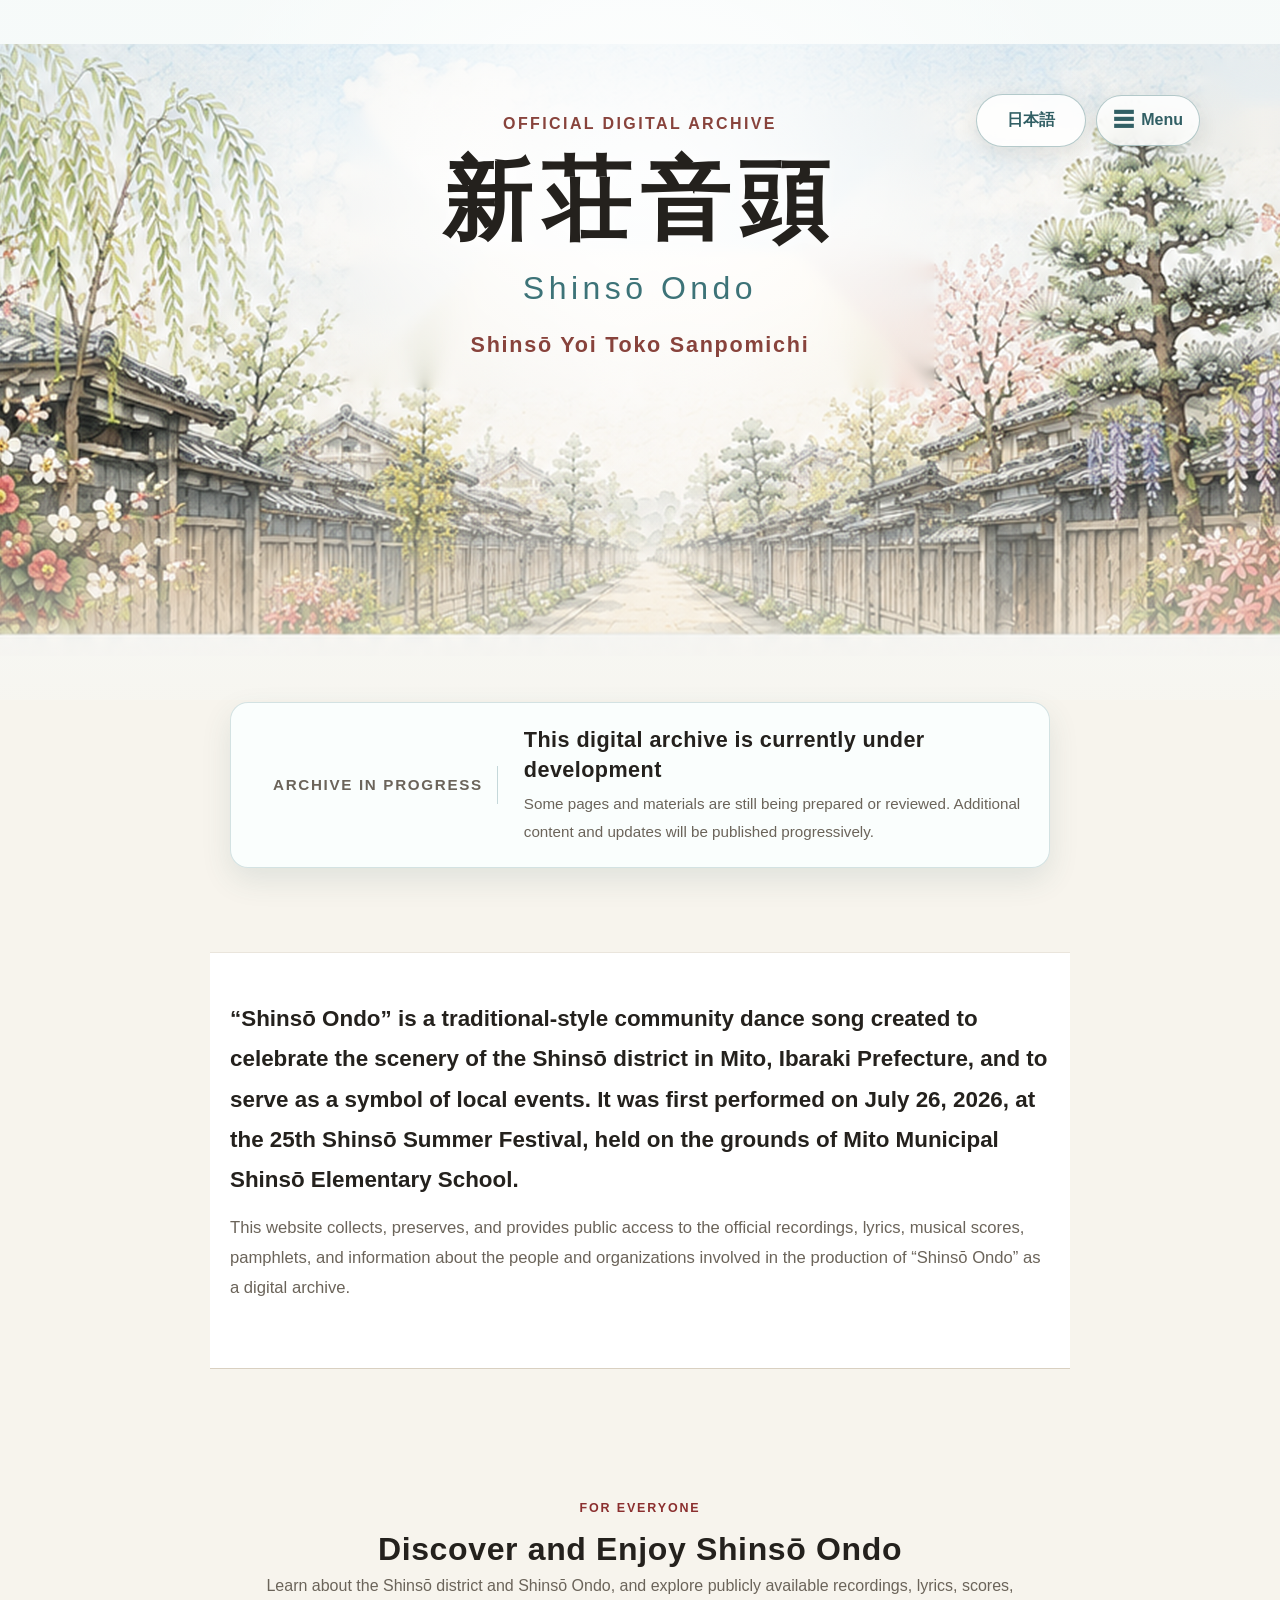
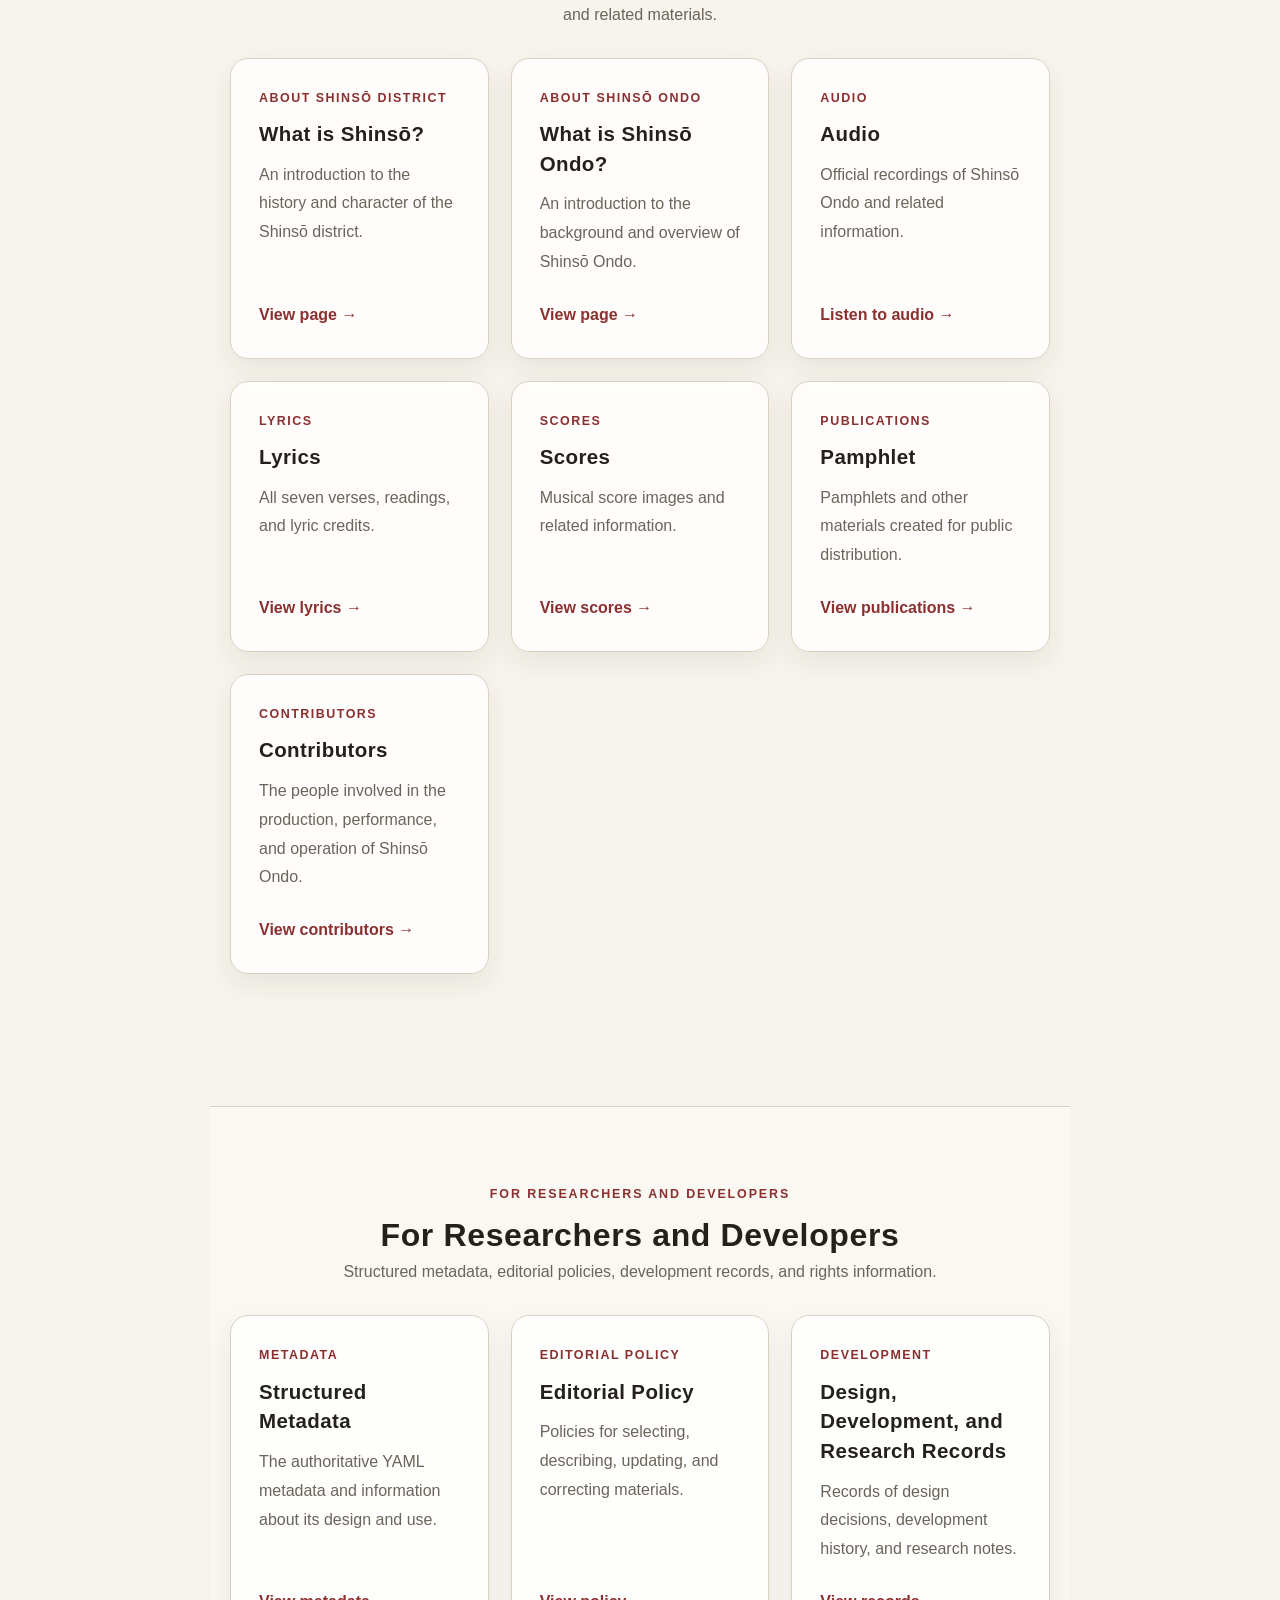
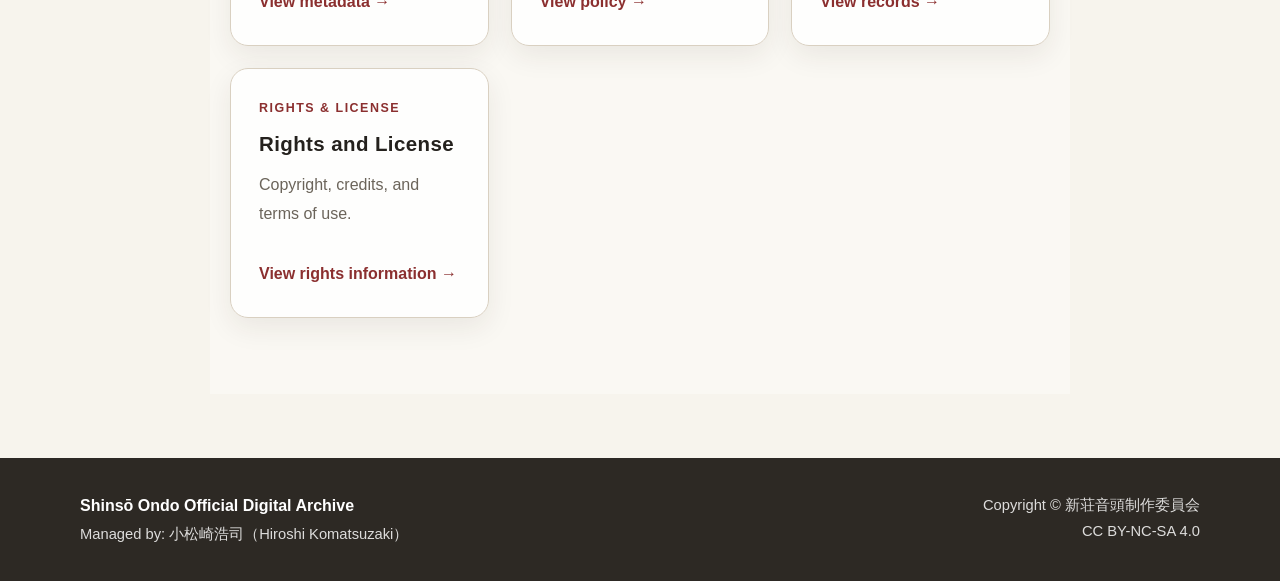
==== commit 439c11da: "Add semantic home entry to site menu" ====
--- a/index.html
+++ b/index.html
@@ -40,24 +40,31 @@
         <button class="menu-close" id="menu-close" type="button" aria-label="メニューを閉じる">×</button>
       </div>
 
+      <div class="menu-home">
+        <a href="./" data-nav-path="/" aria-current="page">
+          <span aria-hidden="true">🏠</span>
+          <span data-i18n="home">トップページ</span>
+        </a>
+      </div>
+
       <section class="menu-section" aria-labelledby="menu-materials-title">
         <h2 id="menu-materials-title" data-i18n="materials">公開資料</h2>
         <ul>
-          <li><a href="audio/"><span aria-hidden="true">🎵</span><span data-i18n="audio">音源</span></a></li>
-          <li><a href="lyrics/"><span aria-hidden="true">📝</span><span data-i18n="lyrics">歌詞</span></a></li>
-          <li><a href="scores/"><span aria-hidden="true">🎼</span><span data-i18n="scores">楽譜</span></a></li>
-          <li><a href="publications/"><span aria-hidden="true">📖</span><span data-i18n="pamphlet">パンフレット</span></a></li>
+          <li><a href="audio/" data-nav-path="/audio/"><span aria-hidden="true">🎵</span><span data-i18n="audio">音源</span></a></li>
+          <li><a href="lyrics/" data-nav-path="/lyrics/"><span aria-hidden="true">📝</span><span data-i18n="lyrics">歌詞</span></a></li>
+          <li><a href="scores/" data-nav-path="/scores/"><span aria-hidden="true">🎼</span><span data-i18n="scores">楽譜</span></a></li>
+          <li><a href="publications/" data-nav-path="/publications/"><span aria-hidden="true">📖</span><span data-i18n="pamphlet">パンフレット</span></a></li>
         </ul>
       </section>
 
       <section class="menu-section" aria-labelledby="menu-guide-title">
         <h2 id="menu-guide-title" data-i18n="guide">案内</h2>
         <ul>
-          <li><a href="about-shinso/"><span aria-hidden="true">🏘</span><span data-i18n="aboutShinso">新荘地区について</span></a></li>
-          <li><a href="about-ondo/"><span aria-hidden="true">🎶</span><span data-i18n="aboutOndo">新荘音頭について</span></a></li>
-          <li><a href="contributors/"><span aria-hidden="true">👥</span><span data-i18n="contributors">制作・協力者</span></a></li>
-          <li><a href="rights/"><span aria-hidden="true">⚖</span><span data-i18n="rights">権利・利用条件</span></a></li>
-          <li><a href="metadata/"><span aria-hidden="true">🗂</span><span data-i18n="metadata">メタデータ</span></a></li>
+          <li><a href="about-shinso/" data-nav-path="/about-shinso/"><span aria-hidden="true">🏘</span><span data-i18n="aboutShinso">新荘地区について</span></a></li>
+          <li><a href="about-ondo/" data-nav-path="/about-ondo/"><span aria-hidden="true">🎶</span><span data-i18n="aboutOndo">新荘音頭について</span></a></li>
+          <li><a href="contributors/" data-nav-path="/contributors/"><span aria-hidden="true">👥</span><span data-i18n="contributors">制作・協力者</span></a></li>
+          <li><a href="rights/" data-nav-path="/rights/"><span aria-hidden="true">⚖</span><span data-i18n="rights">権利・利用条件</span></a></li>
+          <li><a href="metadata/" data-nav-path="/metadata/"><span aria-hidden="true">🗂</span><span data-i18n="metadata">メタデータ</span></a></li>
         </ul>
       </section>
 
@@ -133,4 +140,4 @@
     </div>
   </footer>
 </body>
-</html>
+</html>
--- a/homepage-v2.css
+++ b/homepage-v2.css
@@ -0,0 +1,260 @@
+/* Homepage v2: bilingual controls and shared slide-out menu */
+
+.work-subtitle {
+  margin: 0.55rem 0 0;
+  color: #88433c;
+  font-size: clamp(1rem, 2vw, 1.35rem);
+  font-weight: 700;
+  letter-spacing: 0.08em;
+  text-shadow: 0 2px 14px rgba(255, 255, 255, 0.92);
+}
+
+.header-actions {
+  display: flex;
+  position: relative;
+  z-index: 3;
+  margin-left: auto;
+  align-items: center;
+  gap: 10px;
+}
+
+.menu-button {
+  display: inline-flex;
+  min-height: 46px;
+  align-items: center;
+  justify-content: center;
+  gap: 0.45rem;
+  padding: 10px 16px;
+  border: 1px solid rgba(61, 115, 120, 0.38);
+  border-radius: 999px;
+  background: rgba(255, 255, 255, 0.84);
+  color: #315f64;
+  box-shadow: 0 6px 20px rgba(55, 78, 78, 0.12);
+  font-weight: 700;
+  cursor: pointer;
+  backdrop-filter: blur(8px);
+  transition: background-color 0.2s ease, color 0.2s ease, transform 0.2s ease;
+}
+
+.menu-button:hover,
+.menu-button:focus-visible {
+  background: #fff;
+  color: #244d51;
+  transform: translateY(-2px);
+}
+
+.menu-icon {
+  font-size: 1.3rem;
+  line-height: 1;
+}
+
+.menu-backdrop {
+  position: fixed;
+  z-index: 90;
+  inset: 0;
+  background: rgba(36, 33, 29, 0.42);
+  backdrop-filter: blur(2px);
+}
+
+.site-menu {
+  position: fixed;
+  z-index: 100;
+  top: 0;
+  right: 0;
+  width: min(390px, calc(100% - 36px));
+  height: 100dvh;
+  overflow-y: auto;
+  border-left: 1px solid var(--border);
+  background: var(--surface);
+  box-shadow: -18px 0 42px rgba(36, 33, 29, 0.2);
+  transform: translateX(105%);
+  visibility: hidden;
+  transition: transform 0.25s ease, visibility 0.25s ease;
+}
+
+.site-menu.is-open {
+  transform: translateX(0);
+  visibility: visible;
+}
+
+.site-menu-inner {
+  min-height: 100%;
+  padding: 24px;
+}
+
+.site-menu-header {
+  display: flex;
+  align-items: center;
+  justify-content: space-between;
+  gap: 1rem;
+  margin-bottom: 28px;
+  padding-bottom: 16px;
+  border-bottom: 1px solid var(--border);
+}
+
+.site-menu-header strong {
+  font-size: 1.2rem;
+}
+
+.menu-close {
+  display: inline-flex;
+  width: 42px;
+  height: 42px;
+  align-items: center;
+  justify-content: center;
+  padding: 0;
+  border: 1px solid var(--border);
+  border-radius: 50%;
+  background: var(--surface);
+  color: var(--text);
+  font-size: 1.7rem;
+  line-height: 1;
+  cursor: pointer;
+}
+
+.menu-close:hover,
+.menu-close:focus-visible {
+  border-color: var(--accent);
+  color: var(--accent);
+}
+
+.menu-section + .menu-section {
+  margin-top: 30px;
+}
+
+.menu-section h2 {
+  margin-bottom: 10px;
+  padding-bottom: 8px;
+  border-bottom: 1px solid var(--border);
+  color: var(--muted);
+  font-size: 0.85rem;
+  letter-spacing: 0.12em;
+}
+
+.menu-section ul {
+  margin: 0;
+  padding: 0;
+  list-style: none;
+}
+
+.menu-section li + li {
+  margin-top: 4px;
+}
+
+.menu-section a {
+  display: flex;
+  align-items: center;
+  gap: 0.8rem;
+  padding: 11px 10px;
+  border-radius: 10px;
+  color: var(--text);
+  font-weight: 700;
+  text-decoration: none;
+  transition: background-color 0.2s ease, color 0.2s ease, transform 0.2s ease;
+}
+
+.menu-section a:hover,
+.menu-section a:focus-visible {
+  background: var(--accent);
+  color: #fff;
+  transform: translateX(3px);
+}
+
+.menu-section a span:first-child {
+  width: 1.6rem;
+  flex: 0 0 auto;
+  text-align: center;
+}
+
+.menu-repository {
+  margin-top: 34px;
+  padding-top: 22px;
+  border-top: 1px solid var(--border);
+}
+
+.menu-repository a {
+  display: flex;
+  align-items: center;
+  gap: 0.7rem;
+  padding: 13px 14px;
+  border: 1px solid var(--border);
+  border-radius: 12px;
+  background: #fff;
+  color: var(--text);
+  font-weight: 700;
+  text-decoration: none;
+  transition: border-color 0.2s ease, box-shadow 0.2s ease, transform 0.2s ease;
+}
+
+.menu-repository a:hover,
+.menu-repository a:focus-visible {
+  border-color: var(--text);
+  box-shadow: var(--shadow);
+  transform: translateY(-2px);
+}
+
+.menu-repository img {
+  width: 24px;
+  height: 24px;
+  flex: 0 0 auto;
+}
+
+.menu-repository span:last-child {
+  margin-left: auto;
+}
+
+body.menu-open {
+  overflow: hidden;
+}
+
+@media (max-width: 620px) {
+  .header-actions {
+    position: absolute;
+    top: 18px;
+    right: 0;
+  }
+
+  .top-page .language-button {
+    position: static;
+  }
+
+  .language-button,
+  .menu-button {
+    min-height: 42px;
+    padding: 8px 12px;
+  }
+
+  .menu-label {
+    position: absolute;
+    width: 1px;
+    height: 1px;
+    overflow: hidden;
+    clip-path: inset(50%);
+    white-space: nowrap;
+  }
+
+  .site-title-block {
+    top: 86px;
+  }
+
+  .site-menu-inner {
+    padding: 20px;
+  }
+}
+
+@media (prefers-reduced-motion: reduce) {
+  .site-menu,
+  .menu-button,
+  .menu-section a,
+  .menu-repository a {
+    transition: none;
+  }
+}
+
+@media print {
+  .header-actions,
+  .site-menu,
+  .menu-backdrop {
+    display: none !important;
+  }
+}
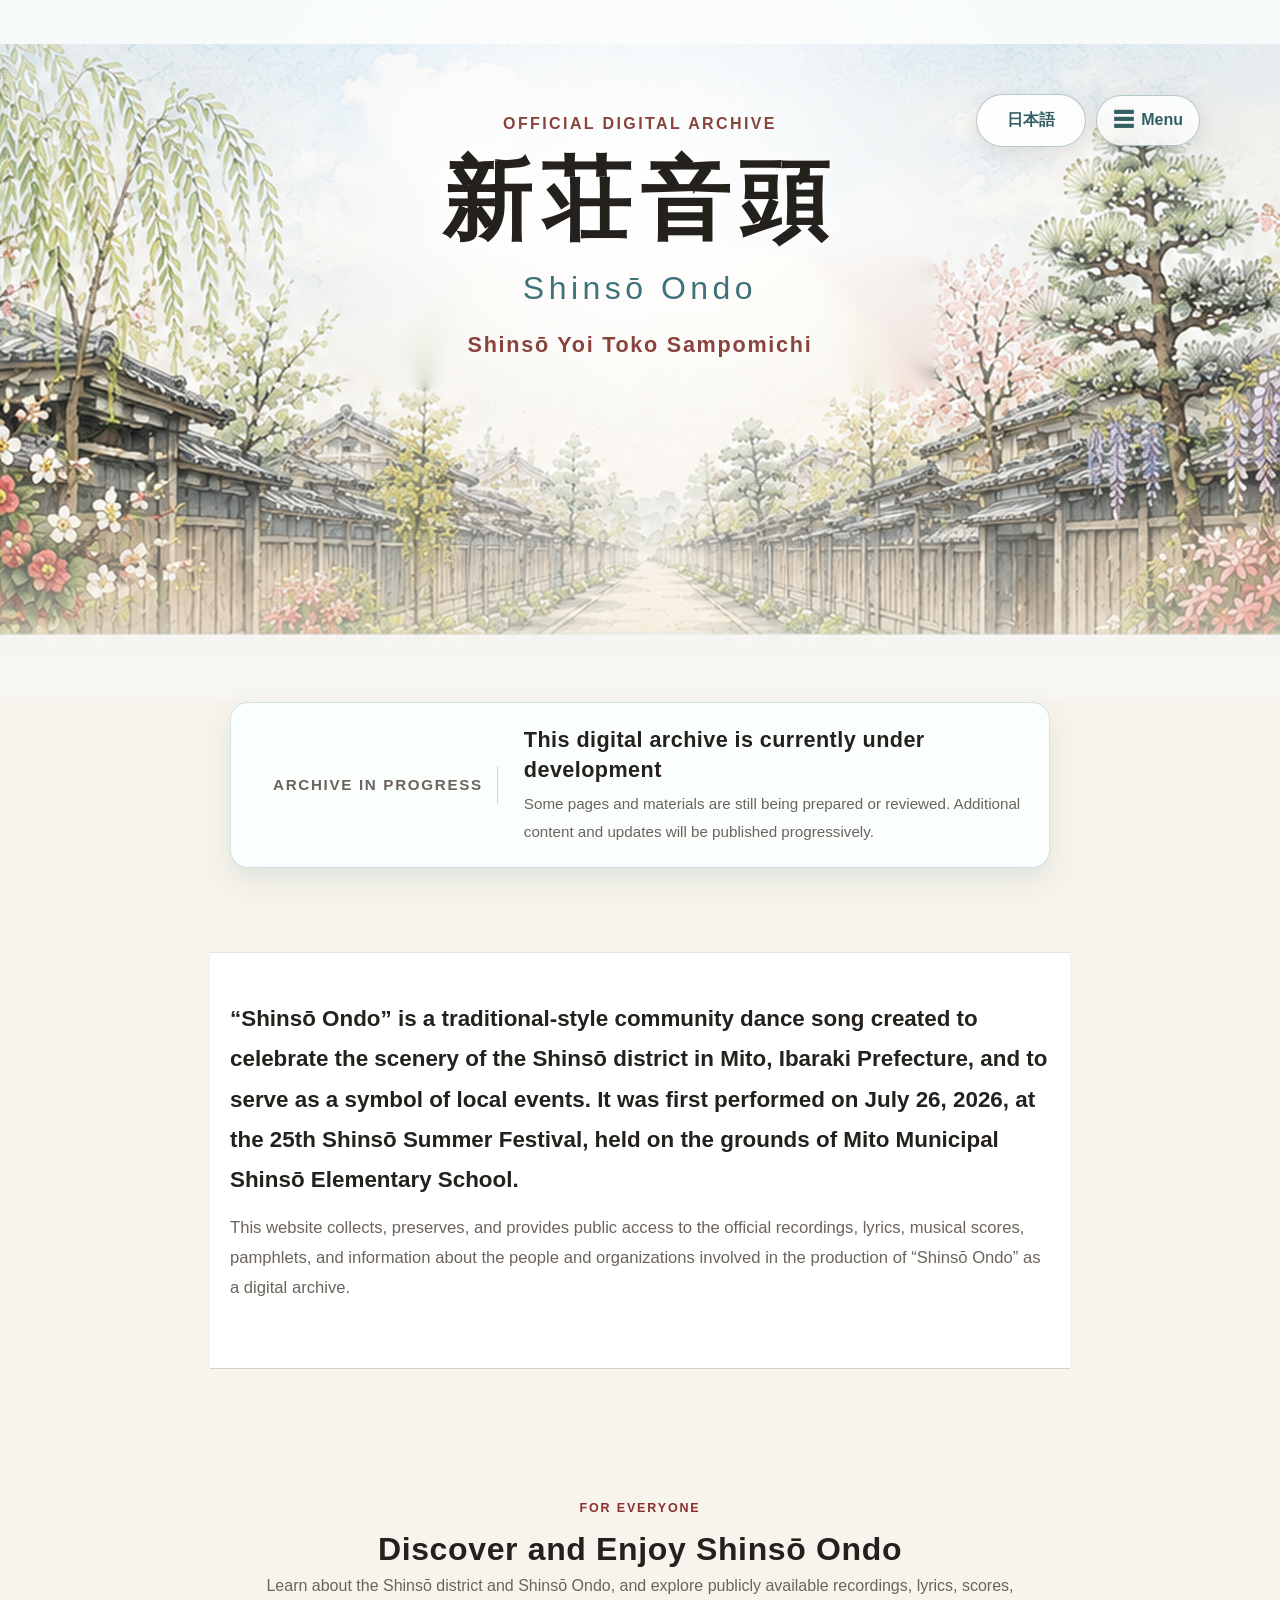
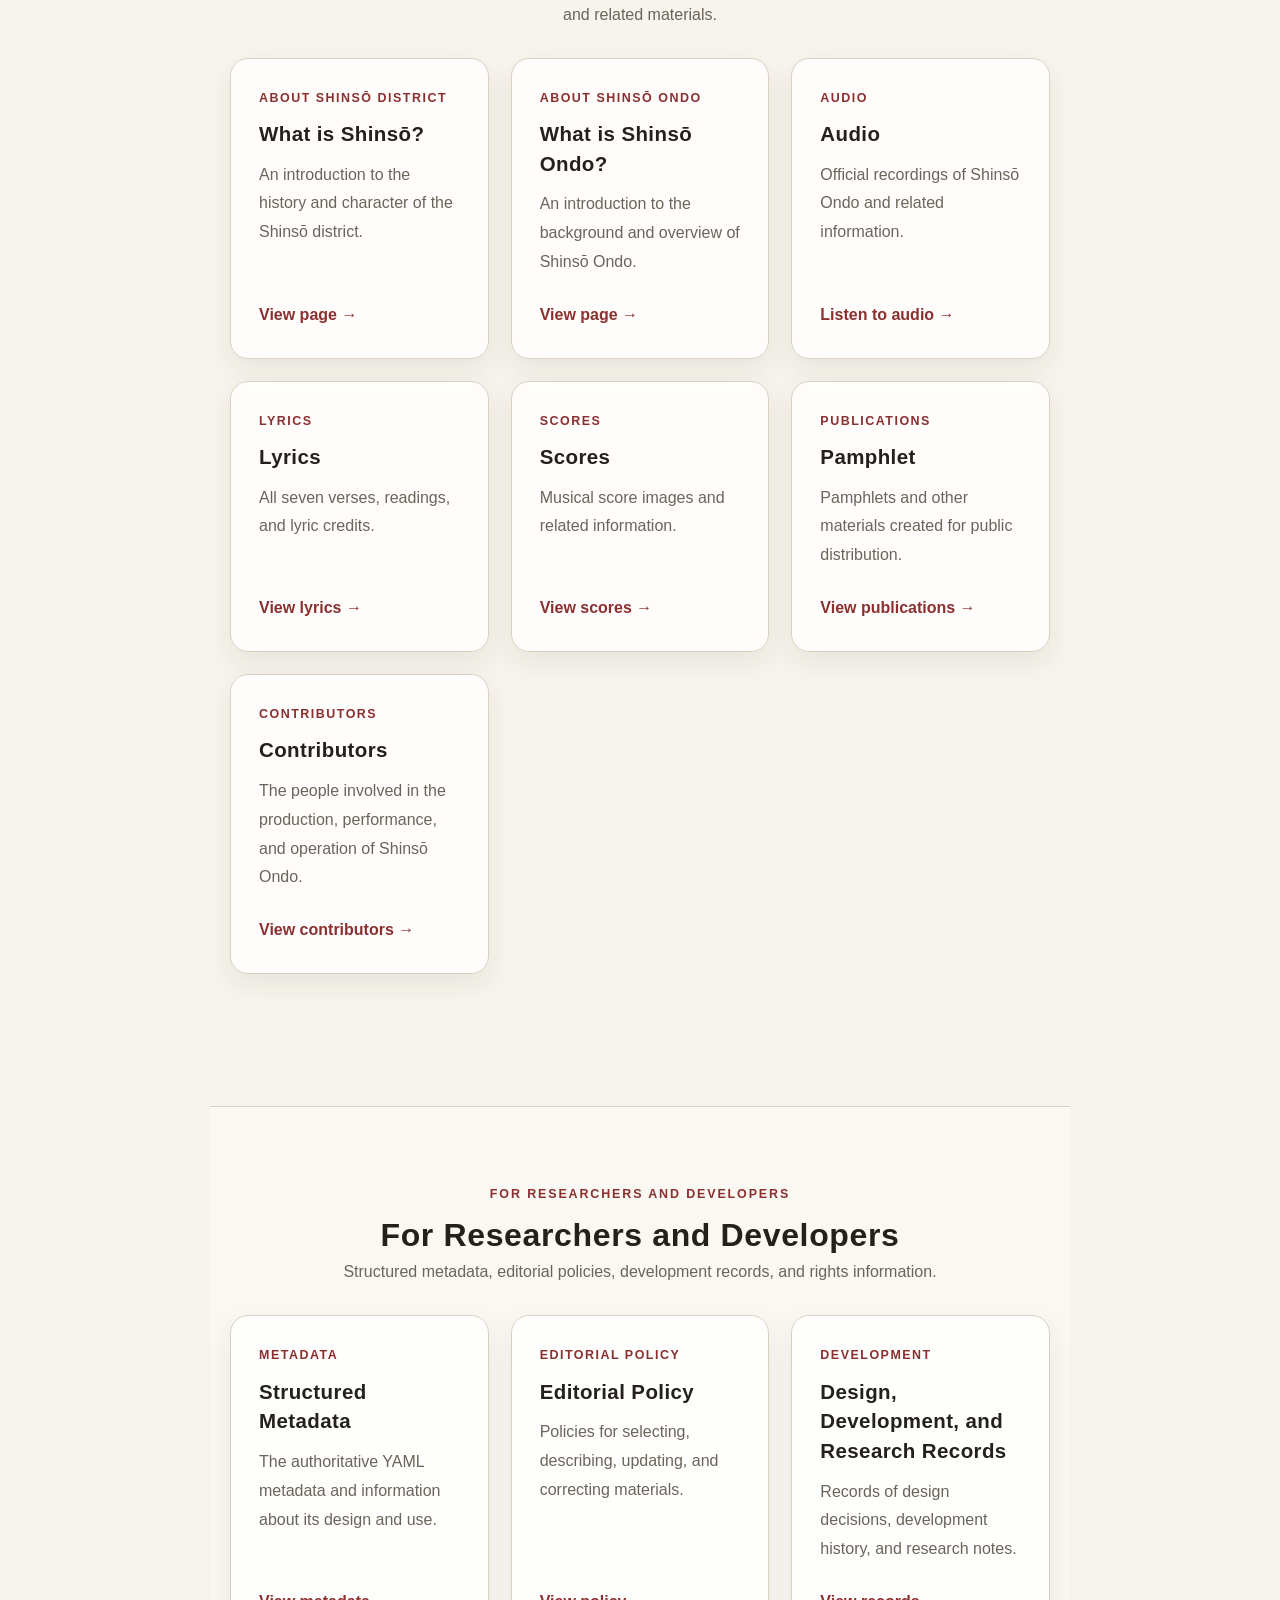
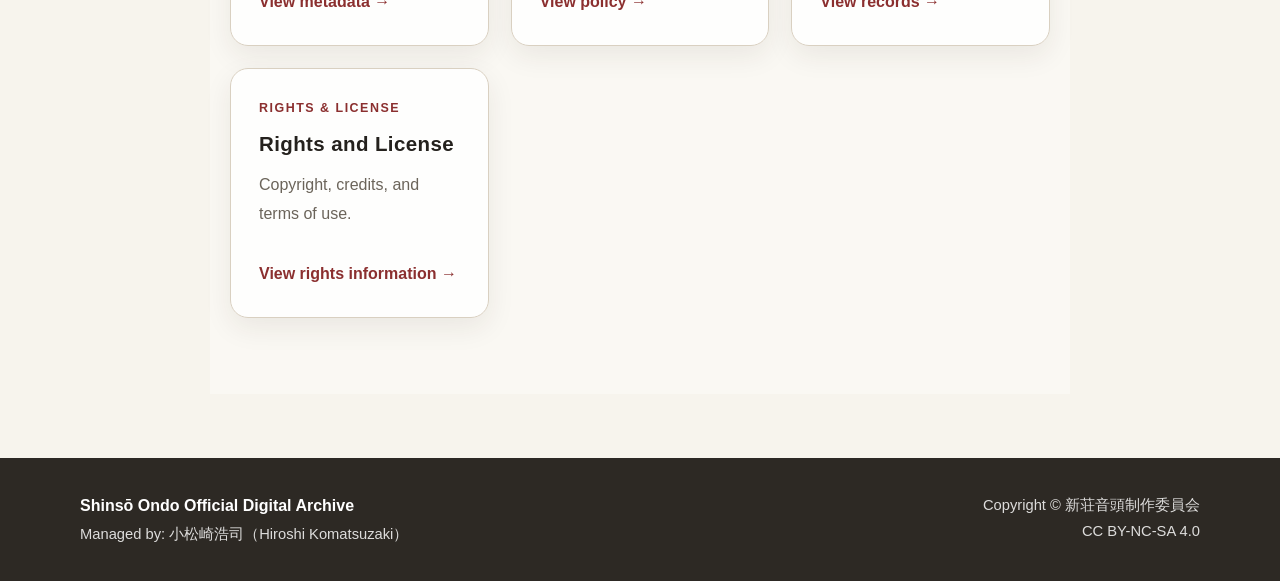
==== commit b0c93d6e: "Implement shared semantic navigation across the site" ====
--- a/index.html
+++ b/index.html
@@ -33,50 +33,7 @@
 
   <div class="menu-backdrop" id="menu-backdrop" hidden></div>
 
-  <nav class="site-menu" id="site-menu" aria-label="サイト内メニュー" aria-hidden="true" tabindex="-1">
-    <div class="site-menu-inner">
-      <div class="site-menu-header">
-        <strong data-i18n="menu">メニュー</strong>
-        <button class="menu-close" id="menu-close" type="button" aria-label="メニューを閉じる">×</button>
-      </div>
-
-      <div class="menu-home">
-        <a href="./" data-nav-path="/" aria-current="page">
-          <span aria-hidden="true">🏠</span>
-          <span data-i18n="home">トップページ</span>
-        </a>
-      </div>
-
-      <section class="menu-section" aria-labelledby="menu-materials-title">
-        <h2 id="menu-materials-title" data-i18n="materials">公開資料</h2>
-        <ul>
-          <li><a href="audio/" data-nav-path="/audio/"><span aria-hidden="true">🎵</span><span data-i18n="audio">音源</span></a></li>
-          <li><a href="lyrics/" data-nav-path="/lyrics/"><span aria-hidden="true">📝</span><span data-i18n="lyrics">歌詞</span></a></li>
-          <li><a href="scores/" data-nav-path="/scores/"><span aria-hidden="true">🎼</span><span data-i18n="scores">楽譜</span></a></li>
-          <li><a href="publications/" data-nav-path="/publications/"><span aria-hidden="true">📖</span><span data-i18n="pamphlet">パンフレット</span></a></li>
-        </ul>
-      </section>
-
-      <section class="menu-section" aria-labelledby="menu-guide-title">
-        <h2 id="menu-guide-title" data-i18n="guide">案内</h2>
-        <ul>
-          <li><a href="about-shinso/" data-nav-path="/about-shinso/"><span aria-hidden="true">🏘</span><span data-i18n="aboutShinso">新荘地区について</span></a></li>
-          <li><a href="about-ondo/" data-nav-path="/about-ondo/"><span aria-hidden="true">🎶</span><span data-i18n="aboutOndo">新荘音頭について</span></a></li>
-          <li><a href="contributors/" data-nav-path="/contributors/"><span aria-hidden="true">👥</span><span data-i18n="contributors">制作・協力者</span></a></li>
-          <li><a href="rights/" data-nav-path="/rights/"><span aria-hidden="true">⚖</span><span data-i18n="rights">権利・利用条件</span></a></li>
-          <li><a href="metadata/" data-nav-path="/metadata/"><span aria-hidden="true">🗂</span><span data-i18n="metadata">メタデータ</span></a></li>
-        </ul>
-      </section>
-
-      <div class="menu-repository">
-        <a href="https://github.com/kojikomatsuzaki/shinso-ondo" target="_blank" rel="external noopener noreferrer">
-          <img src="https://github.githubassets.com/images/modules/logos_page/GitHub-Mark.png" width="24" height="24" alt="GitHub">
-          <span>GitHub Repository</span><span aria-hidden="true">↗</span>
-        </a>
-      </div>
-    </div>
-  </nav>
-
+  <nav class="site-menu" id="site-menu" aria-label="サイト内メニュー" aria-hidden="true" tabindex="-1" data-site-navigation></nav>
   <main id="main">
     <section class="development-notice" aria-labelledby="development-notice-title">
       <div class="container">
@@ -133,11 +90,6 @@
     </section>
   </main>
 
-  <footer class="site-footer">
-    <div class="container footer-inner">
-      <div><strong data-i18n="footerTitle">新荘音頭 公式デジタルアーカイブ</strong><p><span data-i18n="managedBy">管理：</span>小松崎浩司（Hiroshi Komatsuzaki）</p></div>
-      <div class="footer-meta"><p>Copyright © 新荘音頭制作委員会</p><p>CC BY-NC-SA 4.0</p></div>
-    </div>
-  </footer>
+  <footer class="site-footer" data-site-footer></footer>
 </body>
 </html>
--- a/style.css
+++ b/style.css
@@ -366,6 +366,15 @@
     line-height: 1.2;
 }
 
+.site-header .site-name {
+    margin-bottom: 0.35rem;
+
+    font-size: clamp(2.5rem, 6vw, 4.6rem);
+    font-weight: 700;
+    letter-spacing: 0.04em;
+    line-height: 1.2;
+}
+
 .subtitle {
     margin-bottom: 0;
 
@@ -765,6 +774,10 @@
     }
 
     .site-header h1 {
+        font-size: clamp(2.2rem, 12vw, 3.4rem);
+    }
+
+    .site-header .site-name {
         font-size: clamp(2.2rem, 12vw, 3.4rem);
     }
 
--- a/homepage-v2.css
+++ b/homepage-v2.css
@@ -118,6 +118,65 @@
   color: var(--accent);
 }
 
+.menu-home {
+  margin-bottom: 26px;
+  padding-bottom: 22px;
+  border-bottom: 1px solid var(--border);
+}
+
+.menu-home a,
+.menu-section a {
+  display: flex;
+  align-items: center;
+  gap: 0.8rem;
+  padding: 11px 10px;
+  border-radius: 10px;
+  color: var(--text);
+  font-weight: 700;
+  text-decoration: none;
+  transition: background-color 0.2s ease, color 0.2s ease, transform 0.2s ease;
+}
+
+.menu-home a:hover,
+.menu-home a:focus-visible,
+.menu-section a:hover,
+.menu-section a:focus-visible {
+  background: var(--accent);
+  color: #fff;
+  transform: translateX(3px);
+}
+
+.menu-home a[aria-current="page"],
+.menu-section a[aria-current="page"] {
+  background: rgba(61, 115, 120, 0.12);
+  color: #315f64;
+  box-shadow: inset 3px 0 0 #315f64;
+}
+
+.menu-home a[aria-current="page"]::after,
+.menu-section a[aria-current="page"]::after {
+  margin-left: auto;
+  color: var(--muted);
+  content: "●";
+  font-size: 0.65rem;
+}
+
+.menu-home a[aria-current="page"]:hover,
+.menu-home a[aria-current="page"]:focus-visible,
+.menu-section a[aria-current="page"]:hover,
+.menu-section a[aria-current="page"]:focus-visible {
+  background: rgba(61, 115, 120, 0.18);
+  color: #244d51;
+  transform: none;
+}
+
+.menu-home a span:first-child,
+.menu-section a span:first-child {
+  width: 1.6rem;
+  flex: 0 0 auto;
+  text-align: center;
+}
+
 .menu-section + .menu-section {
   margin-top: 30px;
 }
@@ -141,31 +200,6 @@
   margin-top: 4px;
 }
 
-.menu-section a {
-  display: flex;
-  align-items: center;
-  gap: 0.8rem;
-  padding: 11px 10px;
-  border-radius: 10px;
-  color: var(--text);
-  font-weight: 700;
-  text-decoration: none;
-  transition: background-color 0.2s ease, color 0.2s ease, transform 0.2s ease;
-}
-
-.menu-section a:hover,
-.menu-section a:focus-visible {
-  background: var(--accent);
-  color: #fff;
-  transform: translateX(3px);
-}
-
-.menu-section a span:first-child {
-  width: 1.6rem;
-  flex: 0 0 auto;
-  text-align: center;
-}
-
 .menu-repository {
   margin-top: 34px;
   padding-top: 22px;
@@ -245,6 +279,7 @@
 @media (prefers-reduced-motion: reduce) {
   .site-menu,
   .menu-button,
+  .menu-home a,
   .menu-section a,
   .menu-repository a {
     transition: none;
@@ -257,4 +292,4 @@
   .menu-backdrop {
     display: none !important;
   }
-}
+}
